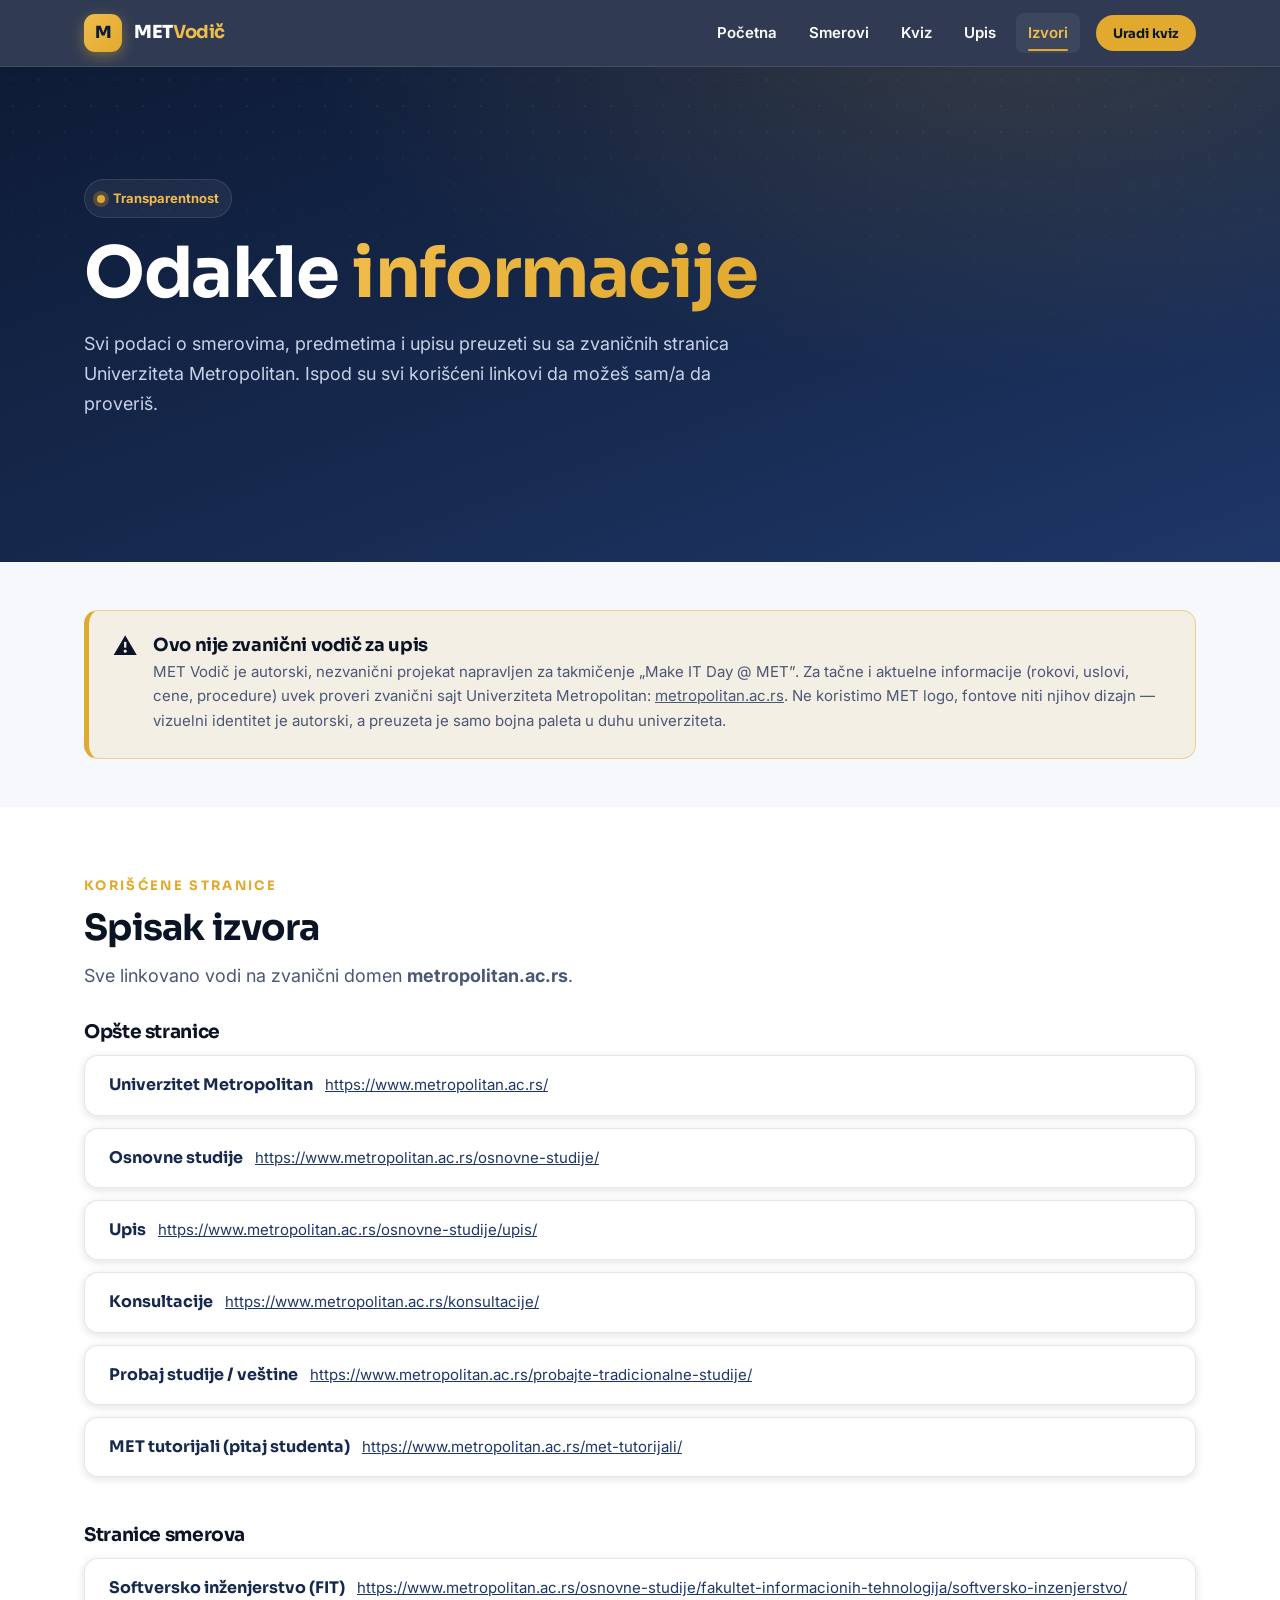
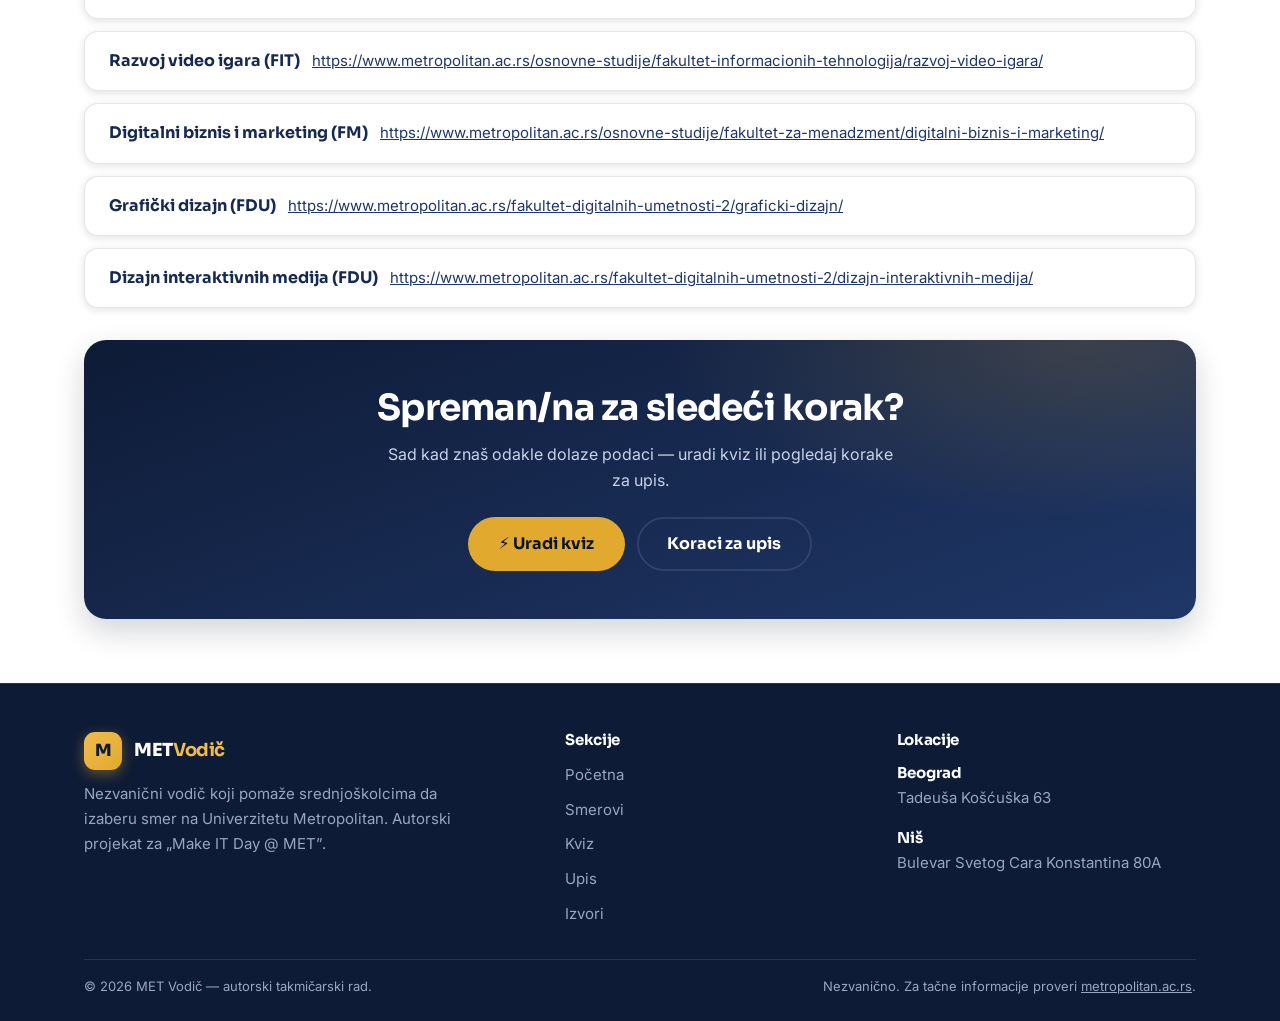
==== izvori.html @ e598448a "MET Vodič — statički sajt za izbor smera (kviz + preporuka prijatelju) Co-Authored-By: Claude Opus 4" ====
<!DOCTYPE html>
<html lang="sr">
<head>
  <meta charset="UTF-8" />
  <meta name="viewport" content="width=device-width, initial-scale=1.0" />
  <title>Izvori — MET Vodič</title>
  <meta name="description" content="Spisak korišćenih izvora i zvaničnih stranica Univerziteta Metropolitan. Napomena: ovo nije zvanični vodič za upis." />
  <meta name="theme-color" content="#0E1B36" />

  <meta property="og:type" content="website" />
  <meta property="og:title" content="Izvori — MET Vodič" />
  <meta property="og:description" content="Korišćeni izvori i zvanične stranice Univerziteta Metropolitan." />
  <meta property="og:locale" content="sr_RS" />

  <link rel="preconnect" href="https://fonts.googleapis.com" />
  <link rel="preconnect" href="https://fonts.gstatic.com" crossorigin />
  <link href="https://fonts.googleapis.com/css2?family=Sora:wght@600;700;800&family=Inter:wght@400;500;600;700&display=swap" rel="stylesheet" />
  <link rel="stylesheet" href="css/styles.css" />
</head>
<body>
  <a class="skip-link" href="#main">Preskoči na sadržaj</a>

  <header class="site-header">
    <div class="container">
      <nav class="nav" aria-label="Glavna navigacija">
        <a class="brand" href="index.html" aria-label="MET Vodič — početna">
          <span class="brand__mark" aria-hidden="true">M</span>
          <span class="brand__name">MET<b>Vodič</b></span>
        </a>
        <button class="nav__toggle" aria-label="Otvori meni" aria-expanded="false" aria-controls="nav-menu">
          <span aria-hidden="true"></span>
        </button>
        <ul class="nav__menu" id="nav-menu">
          <li><a class="nav__link" href="index.html">Početna</a></li>
          <li><a class="nav__link" href="smerovi.html">Smerovi</a></li>
          <li><a class="nav__link" href="kviz.html">Kviz</a></li>
          <li><a class="nav__link" href="upis.html">Upis</a></li>
          <li><a class="nav__link" href="izvori.html" aria-current="page">Izvori</a></li>
          <li><a class="btn btn--primary btn--sm nav__cta" href="kviz.html">Uradi kviz</a></li>
        </ul>
      </nav>
    </div>
  </header>

  <main id="main">
    <section class="hero" style="padding-block: clamp(2.5rem,1.5rem+5vw,4.5rem)">
      <div class="container">
        <div class="hero__inner">
          <span class="hero__badge"><span class="dot" aria-hidden="true"></span> Transparentnost</span>
          <h1>Odakle <span class="accent">informacije</span></h1>
          <p class="hero__sub">
            Svi podaci o smerovima, predmetima i upisu preuzeti su sa zvaničnih stranica
            Univerziteta Metropolitan. Ispod su svi korišćeni linkovi da možeš sam/a da proveriš.
          </p>
        </div>
      </div>
    </section>

    <!-- Napomena -->
    <section class="section--tight section--paper">
      <div class="container">
        <div class="note">
          <div class="note__icon" aria-hidden="true">⚠️</div>
          <div>
            <h3>Ovo nije zvanični vodič za upis</h3>
            <p>MET Vodič je autorski, nezvanični projekat napravljen za takmičenje „Make IT Day @ MET”.
               Za tačne i aktuelne informacije (rokovi, uslovi, cene, procedure) uvek proveri zvanični sajt
               Univerziteta Metropolitan: <a href="https://www.metropolitan.ac.rs/" target="_blank" rel="noopener">metropolitan.ac.rs</a>.
               Ne koristimo MET logo, fontove niti njihov dizajn — vizuelni identitet je autorski, a preuzeta je samo bojna paleta u duhu univerziteta.</p>
          </div>
        </div>
      </div>
    </section>

    <!-- Lista izvora -->
    <section class="section section--white">
      <div class="container">
        <span class="eyebrow">Korišćene stranice</span>
        <h2 class="section-title">Spisak izvora</h2>
        <p class="section-lead">Sve linkovano vodi na zvanični domen <strong>metropolitan.ac.rs</strong>.</p>

        <h3 style="margin:var(--sp-6) 0 var(--sp-3);font-family:var(--font-display)">Opšte stranice</h3>
        <div class="source-list">
          <div class="source-item">
            <span class="source-item__label">Univerzitet Metropolitan</span>
            <a href="https://www.metropolitan.ac.rs/" target="_blank" rel="noopener">https://www.metropolitan.ac.rs/</a>
          </div>
          <div class="source-item">
            <span class="source-item__label">Osnovne studije</span>
            <a href="https://www.metropolitan.ac.rs/osnovne-studije/" target="_blank" rel="noopener">https://www.metropolitan.ac.rs/osnovne-studije/</a>
          </div>
          <div class="source-item">
            <span class="source-item__label">Upis</span>
            <a href="https://www.metropolitan.ac.rs/osnovne-studije/upis/" target="_blank" rel="noopener">https://www.metropolitan.ac.rs/osnovne-studije/upis/</a>
          </div>
          <div class="source-item">
            <span class="source-item__label">Konsultacije</span>
            <a href="https://www.metropolitan.ac.rs/konsultacije/" target="_blank" rel="noopener">https://www.metropolitan.ac.rs/konsultacije/</a>
          </div>
          <div class="source-item">
            <span class="source-item__label">Probaj studije / veštine</span>
            <a href="https://www.metropolitan.ac.rs/probajte-tradicionalne-studije/" target="_blank" rel="noopener">https://www.metropolitan.ac.rs/probajte-tradicionalne-studije/</a>
          </div>
          <div class="source-item">
            <span class="source-item__label">MET tutorijali (pitaj studenta)</span>
            <a href="https://www.metropolitan.ac.rs/met-tutorijali/" target="_blank" rel="noopener">https://www.metropolitan.ac.rs/met-tutorijali/</a>
          </div>
        </div>

        <h3 style="margin:var(--sp-7) 0 var(--sp-3);font-family:var(--font-display)">Stranice smerova</h3>
        <div class="source-list">
          <div class="source-item">
            <span class="source-item__label">Softversko inženjerstvo (FIT)</span>
            <a href="https://www.metropolitan.ac.rs/osnovne-studije/fakultet-informacionih-tehnologija/softversko-inzenjerstvo/" target="_blank" rel="noopener">https://www.metropolitan.ac.rs/osnovne-studije/fakultet-informacionih-tehnologija/softversko-inzenjerstvo/</a>
          </div>
          <div class="source-item">
            <span class="source-item__label">Razvoj video igara (FIT)</span>
            <a href="https://www.metropolitan.ac.rs/osnovne-studije/fakultet-informacionih-tehnologija/razvoj-video-igara/" target="_blank" rel="noopener">https://www.metropolitan.ac.rs/osnovne-studije/fakultet-informacionih-tehnologija/razvoj-video-igara/</a>
          </div>
          <div class="source-item">
            <span class="source-item__label">Digitalni biznis i marketing (FM)</span>
            <a href="https://www.metropolitan.ac.rs/osnovne-studije/fakultet-za-menadzment/digitalni-biznis-i-marketing/" target="_blank" rel="noopener">https://www.metropolitan.ac.rs/osnovne-studije/fakultet-za-menadzment/digitalni-biznis-i-marketing/</a>
          </div>
          <div class="source-item">
            <span class="source-item__label">Grafički dizajn (FDU)</span>
            <a href="https://www.metropolitan.ac.rs/fakultet-digitalnih-umetnosti-2/graficki-dizajn/" target="_blank" rel="noopener">https://www.metropolitan.ac.rs/fakultet-digitalnih-umetnosti-2/graficki-dizajn/</a>
          </div>
          <div class="source-item">
            <span class="source-item__label">Dizajn interaktivnih medija (FDU)</span>
            <a href="https://www.metropolitan.ac.rs/fakultet-digitalnih-umetnosti-2/dizajn-interaktivnih-medija/" target="_blank" rel="noopener">https://www.metropolitan.ac.rs/fakultet-digitalnih-umetnosti-2/dizajn-interaktivnih-medija/</a>
          </div>
        </div>

        <div class="cta-banner mt-6">
          <h2>Spreman/na za sledeći korak?</h2>
          <p>Sad kad znaš odakle dolaze podaci — uradi kviz ili pogledaj korake za upis.</p>
          <div class="btn-row btn-row--center">
            <a class="btn btn--primary btn--lg" href="kviz.html">⚡ Uradi kviz</a>
            <a class="btn btn--ghost btn--lg" href="upis.html">Koraci za upis</a>
          </div>
        </div>
      </div>
    </section>
  </main>

  <footer class="site-footer">
    <div class="container">
      <div class="footer-grid">
        <div class="footer-brand">
          <a class="brand" href="index.html" aria-label="MET Vodič — početna">
            <span class="brand__mark" aria-hidden="true">M</span>
            <span class="brand__name">MET<b>Vodič</b></span>
          </a>
          <p>Nezvanični vodič koji pomaže srednjoškolcima da izaberu smer na Univerzitetu Metropolitan. Autorski projekat za „Make IT Day @ MET”.</p>
        </div>
        <div class="footer-col">
          <h4>Sekcije</h4>
          <ul>
            <li><a href="index.html">Početna</a></li>
            <li><a href="smerovi.html">Smerovi</a></li>
            <li><a href="kviz.html">Kviz</a></li>
            <li><a href="upis.html">Upis</a></li>
            <li><a href="izvori.html">Izvori</a></li>
          </ul>
        </div>
        <div class="footer-col">
          <h4>Lokacije</h4>
          <p class="footer-loc"><b>Beograd</b><br />Tadeuša Košćuška 63</p>
          <p class="footer-loc mt-4"><b>Niš</b><br />Bulevar Svetog Cara Konstantina 80A</p>
        </div>
      </div>
      <div class="footer-bottom">
        <span>© 2026 MET Vodič — autorski takmičarski rad.</span>
        <span>Nezvanično. Za tačne informacije proveri <a href="https://www.metropolitan.ac.rs/" target="_blank" rel="noopener">metropolitan.ac.rs</a>.</span>
      </div>
    </div>
  </footer>

  <script src="js/main.js"></script>
</body>
</html>
---- css/styles.css ----
/* =====================================================================
   MET Vodič — zajednički stilovi za sve strane
   Vizuelni identitet: tamno teget + zlatna (u duhu Univerziteta Metropolitan)
   Autorski dizajn — ne koristi MET logo, fontove ni sadržaj.
   ===================================================================== */

/* ---------- 1. Dizajn-tokeni (CSS varijable) ---------- */
:root {
  /* Paleta */
  --navy-900: #0E1B36;
  --navy-800: #16294E;
  --navy-700: #1F3768;
  --gold-500: #E1A92E;
  --gold-400: #F0BC4C;
  --ink:      #0B1424;
  --paper:    #F7F8FB;
  --white:    #FFFFFF;
  --muted:    #9AA6BF;

  /* Izvedene boje */
  --line-dark:  rgba(255, 255, 255, 0.10);
  --line-light: rgba(11, 20, 36, 0.10);
  --green-ok:   #28C76F;
  --red-no:     #EA5455;

  /* Tipografska skala (fluid, clamp) */
  --fs-xs:   0.8125rem;
  --fs-sm:   0.9375rem;
  --fs-base: 1rem;
  --fs-md:   1.125rem;
  --fs-lg:   clamp(1.25rem, 1.05rem + 1vw, 1.5rem);
  --fs-xl:   clamp(1.6rem, 1.2rem + 2vw, 2.25rem);
  --fs-2xl:  clamp(2.1rem, 1.4rem + 3.4vw, 3.4rem);
  --fs-3xl:  clamp(2.6rem, 1.6rem + 4.6vw, 4.4rem);

  /* Spacing skala */
  --sp-1: 0.25rem;
  --sp-2: 0.5rem;
  --sp-3: 0.75rem;
  --sp-4: 1rem;
  --sp-5: 1.5rem;
  --sp-6: 2rem;
  --sp-7: 3rem;
  --sp-8: 4rem;
  --sp-9: 6rem;

  /* Radijus / senke / širine */
  --radius-sm: 8px;
  --radius:    14px;
  --radius-lg: 22px;
  --radius-pill: 999px;
  --shadow-sm: 0 2px 8px rgba(8, 15, 30, 0.12);
  --shadow:    0 12px 30px rgba(8, 15, 30, 0.18);
  --shadow-lg: 0 24px 60px rgba(8, 15, 30, 0.32);
  --maxw: 1160px;

  /* Fontovi */
  --font-body: "Inter", system-ui, -apple-system, "Segoe UI", Roboto, sans-serif;
  --font-display: "Sora", "Inter", system-ui, sans-serif;

  /* Tranzicije */
  --t-fast: 0.15s ease;
  --t:      0.25s ease;
}

/* ---------- 2. Reset / osnova ---------- */
*, *::before, *::after { box-sizing: border-box; }

* { margin: 0; }

html { scroll-behavior: smooth; -webkit-text-size-adjust: 100%; }

body {
  font-family: var(--font-body);
  font-size: var(--fs-base);
  line-height: 1.65;
  color: var(--ink);
  background: var(--paper);
  -webkit-font-smoothing: antialiased;
  text-rendering: optimizeLegibility;
  min-height: 100vh;
  display: flex;
  flex-direction: column;
}

img, svg { max-width: 100%; display: block; }

h1, h2, h3, h4 {
  font-family: var(--font-display);
  line-height: 1.12;
  font-weight: 700;
  letter-spacing: -0.02em;
}

a { color: inherit; }

ul { list-style: none; padding: 0; }

:focus-visible {
  outline: 3px solid var(--gold-400);
  outline-offset: 2px;
  border-radius: 4px;
}

/* Preskoči na sadržaj — a11y */
.skip-link {
  position: absolute;
  left: -999px;
  top: 0;
  z-index: 200;
  background: var(--gold-500);
  color: var(--ink);
  padding: var(--sp-3) var(--sp-5);
  border-radius: 0 0 var(--radius) 0;
  font-weight: 700;
}
.skip-link:focus { left: 0; }

/* ---------- 3. Layout pomoćnici ---------- */
.container {
  width: 100%;
  max-width: var(--maxw);
  margin-inline: auto;
  padding-inline: var(--sp-5);
}

.section { padding-block: var(--sp-8); }
.section--tight { padding-block: var(--sp-7); }

.section--dark {
  background: var(--navy-800);
  color: var(--white);
}
.section--paper { background: var(--paper); color: var(--ink); }
.section--white { background: var(--white); color: var(--ink); }

.eyebrow {
  display: inline-block;
  font-family: var(--font-display);
  font-size: var(--fs-xs);
  letter-spacing: 0.18em;
  text-transform: uppercase;
  color: var(--gold-500);
  font-weight: 700;
  margin-bottom: var(--sp-3);
}
.section--dark .eyebrow { color: var(--gold-400); }

.section-title { font-size: var(--fs-xl); margin-bottom: var(--sp-3); }
.section-lead {
  font-size: var(--fs-md);
  color: var(--muted);
  max-width: 56ch;
}
.section--paper .section-lead,
.section--white .section-lead { color: #4a5775; }

.center { text-align: center; }
.center .section-lead { margin-inline: auto; }
.mt-4 { margin-top: var(--sp-4); }
.mt-6 { margin-top: var(--sp-6); }

/* ---------- 4. Dugmad ---------- */
.btn {
  --btn-bg: var(--gold-500);
  --btn-fg: var(--ink);
  display: inline-flex;
  align-items: center;
  justify-content: center;
  gap: var(--sp-2);
  font-family: var(--font-display);
  font-weight: 700;
  font-size: var(--fs-sm);
  line-height: 1;
  padding: 0.95em 1.5em;
  border-radius: var(--radius-pill);
  border: 2px solid transparent;
  background: var(--btn-bg);
  color: var(--btn-fg);
  cursor: pointer;
  text-decoration: none;
  transition: transform var(--t-fast), box-shadow var(--t), background var(--t), border-color var(--t), color var(--t);
  white-space: nowrap;
}
.btn:hover { transform: translateY(-2px); box-shadow: var(--shadow); }
.btn:active { transform: translateY(0); }

.btn--primary { --btn-bg: var(--gold-500); --btn-fg: var(--ink); }
.btn--primary:hover { background: var(--gold-400); }

.btn--ghost {
  background: transparent;
  color: var(--white);
  border-color: var(--line-dark);
}
.btn--ghost:hover { border-color: var(--gold-400); color: var(--gold-400); box-shadow: none; }

.btn--outline-ink {
  background: transparent;
  color: var(--ink);
  border-color: var(--line-light);
}
.btn--outline-ink:hover { border-color: var(--navy-700); color: var(--navy-800); box-shadow: none; }

.btn--sm { padding: 0.7em 1.15em; font-size: var(--fs-xs); }
.btn--lg { padding: 1.05em 1.8em; font-size: var(--fs-base); }
.btn--block { display: flex; width: 100%; }

.btn-row {
  display: flex;
  flex-wrap: wrap;
  gap: var(--sp-3);
}
.btn-row--center { justify-content: center; }

/* ---------- 5. Header / navigacija ---------- */
.site-header {
  position: sticky;
  top: 0;
  z-index: 100;
  background: rgba(14, 27, 54, 0.85);
  backdrop-filter: blur(10px);
  -webkit-backdrop-filter: blur(10px);
  border-bottom: 1px solid var(--line-dark);
  color: var(--white);
}
.nav {
  display: flex;
  align-items: center;
  justify-content: space-between;
  gap: var(--sp-4);
  min-height: 66px;
}
.brand {
  display: inline-flex;
  align-items: center;
  gap: var(--sp-3);
  text-decoration: none;
  color: var(--white);
  font-family: var(--font-display);
  font-weight: 800;
  font-size: var(--fs-md);
  letter-spacing: -0.02em;
}
.brand__mark {
  width: 38px;
  height: 38px;
  border-radius: 11px;
  background: linear-gradient(135deg, var(--gold-400), var(--gold-500));
  color: var(--navy-900);
  display: grid;
  place-items: center;
  font-weight: 900;
  font-size: 1.05rem;
  box-shadow: 0 4px 14px rgba(225, 169, 46, 0.4);
}
.brand__name b { color: var(--gold-400); }

.nav__toggle {
  display: none;
  background: transparent;
  border: 1px solid var(--line-dark);
  border-radius: var(--radius-sm);
  width: 44px;
  height: 44px;
  cursor: pointer;
  color: var(--white);
  padding: 0;
}
.nav__toggle span,
.nav__toggle span::before,
.nav__toggle span::after {
  content: "";
  display: block;
  width: 20px;
  height: 2px;
  background: currentColor;
  margin-inline: auto;
  transition: transform var(--t), opacity var(--t);
}
.nav__toggle span::before { transform: translateY(-6px); }
.nav__toggle span::after { transform: translateY(4px); }
.nav__toggle[aria-expanded="true"] span { background: transparent; }
.nav__toggle[aria-expanded="true"] span::before { transform: rotate(45deg); }
.nav__toggle[aria-expanded="true"] span::after { transform: rotate(-45deg) translateY(-1.5px); }

.nav__menu {
  display: flex;
  align-items: center;
  gap: var(--sp-2);
}
.nav__link {
  display: inline-block;
  text-decoration: none;
  color: var(--white);
  font-weight: 600;
  font-size: var(--fs-sm);
  padding: var(--sp-2) var(--sp-3);
  border-radius: var(--radius-sm);
  position: relative;
  transition: color var(--t), background var(--t);
}
.nav__link:hover { color: var(--gold-400); }
.nav__link[aria-current="page"] {
  color: var(--gold-400);
  background: rgba(255, 255, 255, 0.06);
}
.nav__link[aria-current="page"]::after {
  content: "";
  position: absolute;
  left: var(--sp-3);
  right: var(--sp-3);
  bottom: 2px;
  height: 2px;
  background: var(--gold-500);
  border-radius: 2px;
}
.nav__cta { margin-left: var(--sp-2); }

@media (max-width: 820px) {
  .nav__toggle { display: grid; place-items: center; }
  .nav__menu {
    position: absolute;
    left: 0;
    right: 0;
    top: 100%;
    flex-direction: column;
    align-items: stretch;
    gap: 0;
    background: var(--navy-900);
    border-bottom: 1px solid var(--line-dark);
    padding: var(--sp-3);
    box-shadow: var(--shadow-lg);
    display: none;
  }
  .nav__menu.is-open { display: flex; }
  .nav__link { padding: var(--sp-3) var(--sp-4); border-radius: var(--radius-sm); }
  .nav__link[aria-current="page"]::after { display: none; }
  .nav__cta { margin: var(--sp-2) 0 0; }
  .nav { position: relative; }
}

/* ---------- 6. Hero ---------- */
.hero {
  position: relative;
  overflow: hidden;
  background:
    radial-gradient(1200px 600px at 80% -10%, rgba(225,169,46,0.16), transparent 60%),
    linear-gradient(160deg, var(--navy-900) 0%, var(--navy-800) 55%, var(--navy-700) 100%);
  color: var(--white);
  padding-block: clamp(3.5rem, 2rem + 8vw, 7rem);
}
.hero::after {
  /* suptilna mreža/tačkice */
  content: "";
  position: absolute;
  inset: 0;
  background-image: radial-gradient(rgba(255,255,255,0.05) 1px, transparent 1px);
  background-size: 26px 26px;
  pointer-events: none;
  mask-image: linear-gradient(to bottom, black, transparent 75%);
}
.hero__inner { position: relative; z-index: 1; max-width: 760px; }
.hero__badge {
  display: inline-flex;
  align-items: center;
  gap: var(--sp-2);
  background: rgba(255, 255, 255, 0.06);
  border: 1px solid var(--line-dark);
  color: var(--gold-400);
  font-size: var(--fs-xs);
  font-weight: 700;
  padding: var(--sp-2) var(--sp-3);
  border-radius: var(--radius-pill);
  margin-bottom: var(--sp-4);
}
.hero__badge .dot {
  width: 8px; height: 8px; border-radius: 50%;
  background: var(--gold-500);
  box-shadow: 0 0 0 4px rgba(225,169,46,0.25);
}
.hero h1 {
  font-size: var(--fs-3xl);
  margin-bottom: var(--sp-4);
}
.hero h1 .accent {
  background: linear-gradient(120deg, var(--gold-400), var(--gold-500));
  -webkit-background-clip: text;
  background-clip: text;
  color: transparent;
}
.hero__sub {
  font-size: var(--fs-md);
  color: #c8d2e8;
  max-width: 60ch;
  margin-bottom: var(--sp-6);
}
.hero__cta { margin-bottom: var(--sp-6); }
.hero__meta {
  display: flex;
  flex-wrap: wrap;
  gap: var(--sp-5);
  color: var(--muted);
  font-size: var(--fs-sm);
}
.hero__meta b { color: var(--white); font-family: var(--font-display); font-size: var(--fs-lg); display: block; }

/* ---------- 7. Kartice / grid ---------- */
.grid {
  display: grid;
  gap: var(--sp-5);
}
.grid--2 { grid-template-columns: repeat(2, 1fr); }
.grid--3 { grid-template-columns: repeat(3, 1fr); }
.grid--4 { grid-template-columns: repeat(4, 1fr); }
.grid--auto { grid-template-columns: repeat(auto-fit, minmax(280px, 1fr)); }

@media (max-width: 920px) {
  .grid--3, .grid--4 { grid-template-columns: repeat(2, 1fr); }
}
@media (max-width: 620px) {
  .grid--2, .grid--3, .grid--4 { grid-template-columns: 1fr; }
}

.card {
  background: var(--white);
  border: 1px solid var(--line-light);
  border-radius: var(--radius-lg);
  padding: var(--sp-6);
  box-shadow: var(--shadow-sm);
  transition: transform var(--t), box-shadow var(--t), border-color var(--t);
  display: flex;
  flex-direction: column;
  gap: var(--sp-3);
}
.card:hover { transform: translateY(-4px); box-shadow: var(--shadow); border-color: rgba(225,169,46,0.5); }

.card__icon {
  width: 52px;
  height: 52px;
  border-radius: 14px;
  display: grid;
  place-items: center;
  background: linear-gradient(135deg, var(--navy-700), var(--navy-800));
  color: var(--gold-400);
  font-size: 1.5rem;
  margin-bottom: var(--sp-2);
}
.card h3 { font-size: var(--fs-lg); }
.card p { color: #4a5775; font-size: var(--fs-sm); }
.card .card__link {
  margin-top: auto;
  font-weight: 700;
  color: var(--navy-800);
  text-decoration: none;
  font-family: var(--font-display);
  font-size: var(--fs-sm);
  display: inline-flex;
  align-items: center;
  gap: 6px;
}
.card .card__link:hover { color: var(--gold-500); }
.card .card__link::after { content: "→"; transition: transform var(--t-fast); }
.card .card__link:hover::after { transform: translateX(4px); }

/* Numerisana kartica (koraci na početnoj) */
.numcard { position: relative; }
.numcard__num {
  font-family: var(--font-display);
  font-weight: 800;
  font-size: 2.2rem;
  color: var(--gold-500);
  opacity: 0.85;
  line-height: 1;
}

/* ---------- 8. Kartice smerova ---------- */
.program-card {
  background: var(--white);
  border: 1px solid var(--line-light);
  border-radius: var(--radius-lg);
  overflow: hidden;
  box-shadow: var(--shadow-sm);
  display: flex;
  flex-direction: column;
  transition: transform var(--t), box-shadow var(--t), border-color var(--t);
}
.program-card:hover { transform: translateY(-4px); box-shadow: var(--shadow); border-color: rgba(225,169,46,0.5); }
.program-card__top {
  background: linear-gradient(135deg, var(--navy-800), var(--navy-700));
  color: var(--white);
  padding: var(--sp-5);
  position: relative;
}
.program-card__tag {
  display: inline-block;
  font-family: var(--font-display);
  font-weight: 800;
  font-size: var(--fs-xs);
  letter-spacing: 0.1em;
  color: var(--navy-900);
  background: var(--gold-500);
  padding: 4px 10px;
  border-radius: var(--radius-pill);
  margin-bottom: var(--sp-3);
}
.program-card__top h3 { font-size: var(--fs-lg); margin-bottom: 4px; }
.program-card__faculty { color: var(--muted); font-size: var(--fs-xs); }
.program-card__body { padding: var(--sp-5); display: flex; flex-direction: column; gap: var(--sp-4); flex: 1; }
.program-card__who { font-size: var(--fs-sm); color: #4a5775; }
.program-card__who b { color: var(--ink); }

.tag-list { display: flex; flex-wrap: wrap; gap: var(--sp-2); }
.tag {
  font-size: var(--fs-xs);
  background: var(--paper);
  border: 1px solid var(--line-light);
  color: var(--navy-800);
  padding: 4px 10px;
  border-radius: var(--radius-pill);
  font-weight: 600;
}

.spec-block h4 {
  font-size: var(--fs-xs);
  text-transform: uppercase;
  letter-spacing: 0.1em;
  color: var(--muted);
  margin-bottom: var(--sp-2);
  font-family: var(--font-display);
}
.spec-block ul { display: flex; flex-direction: column; gap: 4px; }
.spec-block li { font-size: var(--fs-sm); padding-left: 18px; position: relative; color: #34405c; }
.spec-block li::before { content: "▸"; color: var(--gold-500); position: absolute; left: 0; }
.program-card__foot { padding: 0 var(--sp-5) var(--sp-5); margin-top: auto; }

/* ---------- 9. Tabela poređenja ---------- */
.table-wrap {
  overflow-x: auto;
  border: 1px solid var(--line-light);
  border-radius: var(--radius-lg);
  box-shadow: var(--shadow-sm);
  background: var(--white);
  -webkit-overflow-scrolling: touch;
}
.compare {
  width: 100%;
  border-collapse: collapse;
  min-width: 720px;
  font-size: var(--fs-sm);
}
.compare caption { text-align: left; padding: var(--sp-4) var(--sp-5); color: var(--muted); font-size: var(--fs-xs); }
.compare th, .compare td {
  text-align: left;
  padding: var(--sp-4) var(--sp-5);
  border-bottom: 1px solid var(--line-light);
  vertical-align: top;
}
.compare thead th {
  background: var(--navy-800);
  color: var(--white);
  font-family: var(--font-display);
  font-size: var(--fs-xs);
  text-transform: uppercase;
  letter-spacing: 0.08em;
  position: sticky;
  top: 0;
}
.compare tbody tr:nth-child(even) { background: var(--paper); }
.compare tbody tr:hover { background: rgba(225,169,46,0.08); }
.compare td:first-child { font-weight: 700; color: var(--navy-800); font-family: var(--font-display); }

/* ---------- 10. Timeline (upis) ---------- */
.timeline { position: relative; display: grid; gap: var(--sp-5); }
.timeline::before {
  content: "";
  position: absolute;
  left: 23px;
  top: 8px;
  bottom: 8px;
  width: 2px;
  background: linear-gradient(var(--gold-500), var(--navy-700));
}
.tl-step {
  position: relative;
  padding-left: 68px;
}
.tl-step__num {
  position: absolute;
  left: 0;
  top: 0;
  width: 48px;
  height: 48px;
  border-radius: 50%;
  background: var(--navy-800);
  color: var(--gold-400);
  border: 2px solid var(--gold-500);
  display: grid;
  place-items: center;
  font-family: var(--font-display);
  font-weight: 800;
  font-size: var(--fs-md);
  z-index: 1;
}
.tl-step__card {
  background: var(--white);
  border: 1px solid var(--line-light);
  border-radius: var(--radius);
  padding: var(--sp-5);
  box-shadow: var(--shadow-sm);
}
.tl-step__card h3 { font-size: var(--fs-md); margin-bottom: var(--sp-2); }
.tl-step__card p { color: #4a5775; font-size: var(--fs-sm); margin-bottom: var(--sp-3); }

/* ---------- 11. CTA banner ---------- */
.cta-banner {
  background:
    radial-gradient(700px 300px at 90% 0%, rgba(225,169,46,0.18), transparent 60%),
    linear-gradient(160deg, var(--navy-900), var(--navy-700));
  color: var(--white);
  border-radius: var(--radius-lg);
  padding: var(--sp-7);
  text-align: center;
  box-shadow: var(--shadow);
}
.cta-banner h2 { font-size: var(--fs-xl); margin-bottom: var(--sp-3); }
.cta-banner p { color: #c8d2e8; max-width: 52ch; margin: 0 auto var(--sp-5); }

/* ---------- 12. Note / alert ---------- */
.note {
  display: flex;
  gap: var(--sp-4);
  align-items: flex-start;
  background: rgba(225,169,46,0.10);
  border: 1px solid rgba(225,169,46,0.45);
  border-left: 5px solid var(--gold-500);
  border-radius: var(--radius);
  padding: var(--sp-5);
}
.note__icon { font-size: 1.5rem; line-height: 1; }
.note h3 { font-size: var(--fs-md); margin-bottom: 4px; }
.note p { font-size: var(--fs-sm); color: #4a5775; }

/* Lista izvora */
.source-list { display: grid; gap: var(--sp-3); }
.source-item {
  display: flex;
  flex-wrap: wrap;
  align-items: baseline;
  gap: var(--sp-3);
  background: var(--white);
  border: 1px solid var(--line-light);
  border-radius: var(--radius);
  padding: var(--sp-4) var(--sp-5);
  box-shadow: var(--shadow-sm);
  transition: border-color var(--t), transform var(--t);
}
.source-item:hover { border-color: rgba(225,169,46,0.5); transform: translateX(4px); }
.source-item__label { font-family: var(--font-display); font-weight: 700; color: var(--navy-800); }
.source-item a { color: var(--navy-700); word-break: break-all; font-size: var(--fs-sm); }
.source-item a:hover { color: var(--gold-500); }

/* =====================================================================
   13. KVIZ — swipe špil
   ===================================================================== */
.quiz {
  background:
    radial-gradient(900px 500px at 50% -10%, rgba(225,169,46,0.14), transparent 60%),
    linear-gradient(160deg, var(--navy-900), var(--navy-800));
  color: var(--white);
  flex: 1;
}
.quiz__head { text-align: center; margin-bottom: var(--sp-6); }
.quiz__head h1 { font-size: var(--fs-2xl); margin-bottom: var(--sp-3); }
.quiz__head p { color: #c8d2e8; max-width: 54ch; margin-inline: auto; }

/* Progres */
.progress {
  max-width: 460px;
  margin: 0 auto var(--sp-5);
}
.progress__meta {
  display: flex;
  justify-content: space-between;
  font-size: var(--fs-sm);
  color: var(--muted);
  margin-bottom: var(--sp-2);
  font-family: var(--font-display);
  font-weight: 600;
}
.progress__bar {
  height: 8px;
  background: rgba(255,255,255,0.12);
  border-radius: var(--radius-pill);
  overflow: hidden;
}
.progress__fill {
  height: 100%;
  width: 0%;
  background: linear-gradient(90deg, var(--gold-500), var(--gold-400));
  border-radius: var(--radius-pill);
  transition: width 0.35s ease;
}

/* Špil */
.deck {
  position: relative;
  width: min(360px, 88vw);
  height: 460px;
  margin: 0 auto;
  touch-action: pan-y;
}

.swipe-card {
  position: absolute;
  inset: 0;
  background: linear-gradient(165deg, var(--white), #eef1f7);
  color: var(--ink);
  border-radius: var(--radius-lg);
  box-shadow: var(--shadow-lg);
  padding: var(--sp-6);
  display: flex;
  flex-direction: column;
  user-select: none;
  -webkit-user-select: none;
  cursor: grab;
  will-change: transform;
  transform-origin: center bottom;
  overflow: hidden;
}
.swipe-card.is-dragging { cursor: grabbing; transition: none; }
.swipe-card__index {
  font-family: var(--font-display);
  font-weight: 800;
  color: var(--gold-500);
  font-size: var(--fs-sm);
  letter-spacing: 0.08em;
}
.swipe-card__emoji {
  font-size: 3.4rem;
  margin: var(--sp-4) 0 var(--sp-5);
}
.swipe-card__text {
  font-family: var(--font-display);
  font-size: var(--fs-lg);
  font-weight: 700;
  line-height: 1.25;
  color: var(--navy-900);
}
.swipe-card__hint {
  margin-top: auto;
  font-size: var(--fs-xs);
  color: #7986a3;
  display: flex;
  justify-content: space-between;
  gap: var(--sp-3);
  padding-top: var(--sp-4);
  border-top: 1px solid var(--line-light);
}
.swipe-card__hint span { display: inline-flex; align-items: center; gap: 6px; }

/* Overlay oznake tokom vučenja */
.swipe-card__stamp {
  position: absolute;
  top: 26px;
  font-family: var(--font-display);
  font-weight: 900;
  font-size: 1.5rem;
  letter-spacing: 0.06em;
  padding: 8px 16px;
  border-radius: 12px;
  border: 4px solid currentColor;
  opacity: 0;
  transition: opacity var(--t-fast);
  pointer-events: none;
}
.swipe-card__stamp--yes {
  left: 22px;
  color: var(--green-ok);
  transform: rotate(-14deg);
}
.swipe-card__stamp--no {
  right: 22px;
  color: var(--red-no);
  transform: rotate(14deg);
}

/* Dugmad ispod špila */
.deck-controls {
  display: flex;
  align-items: center;
  justify-content: center;
  gap: var(--sp-5);
  margin-top: var(--sp-6);
}
.swipe-btn {
  width: 68px;
  height: 68px;
  border-radius: 50%;
  border: 3px solid;
  background: var(--white);
  font-size: 1.7rem;
  cursor: pointer;
  display: grid;
  place-items: center;
  transition: transform var(--t-fast), box-shadow var(--t), background var(--t), color var(--t);
  box-shadow: var(--shadow);
  line-height: 1;
}
.swipe-btn:hover { transform: translateY(-3px) scale(1.05); }
.swipe-btn:active { transform: scale(0.95); }
.swipe-btn--no { color: var(--red-no); border-color: var(--red-no); }
.swipe-btn--no:hover { background: var(--red-no); color: var(--white); }
.swipe-btn--yes { color: var(--gold-500); border-color: var(--gold-500); }
.swipe-btn--yes:hover { background: var(--gold-500); color: var(--navy-900); }
.deck-controls__kbd {
  position: absolute;
  margin-top: 110px;
  font-size: var(--fs-xs);
  color: var(--muted);
}

/* Rezultat */
.result { max-width: 760px; margin-inline: auto; }
.result[hidden] { display: none; }
.result__head { text-align: center; margin-bottom: var(--sp-6); }
.result__head h2 { font-size: var(--fs-2xl); }
.result__head p { color: #c8d2e8; }

.result-main {
  background: linear-gradient(135deg, var(--white), #eef1f7);
  color: var(--ink);
  border-radius: var(--radius-lg);
  padding: var(--sp-7);
  text-align: center;
  box-shadow: var(--shadow-lg);
  border-top: 5px solid var(--gold-500);
}
.result-main__badge {
  display: inline-block;
  font-family: var(--font-display);
  font-weight: 800;
  font-size: var(--fs-xs);
  letter-spacing: 0.12em;
  text-transform: uppercase;
  color: var(--navy-900);
  background: var(--gold-500);
  padding: 5px 14px;
  border-radius: var(--radius-pill);
  margin-bottom: var(--sp-4);
}
.result-main__emoji { font-size: 3.2rem; margin-bottom: var(--sp-3); }
.result-main h3 { font-size: var(--fs-xl); color: var(--navy-900); margin-bottom: var(--sp-2); }
.result-main__faculty { color: var(--muted); font-size: var(--fs-sm); margin-bottom: var(--sp-3); }
.result-main p { color: #4a5775; max-width: 50ch; margin: 0 auto var(--sp-5); }
.result-main__score {
  font-size: var(--fs-xs);
  color: var(--muted);
  margin-bottom: var(--sp-4);
  font-family: var(--font-display);
}

.result-alts { margin-top: var(--sp-6); }
.result-alts h4 {
  text-align: center;
  color: var(--gold-400);
  font-size: var(--fs-sm);
  text-transform: uppercase;
  letter-spacing: 0.1em;
  margin-bottom: var(--sp-4);
}
.alt-grid { display: grid; gap: var(--sp-4); grid-template-columns: 1fr 1fr; }
@media (max-width: 560px) { .alt-grid { grid-template-columns: 1fr; } }
.alt-card {
  background: var(--navy-700);
  border: 1px solid var(--line-dark);
  border-radius: var(--radius);
  padding: var(--sp-5);
}
.alt-card h5 { font-family: var(--font-display); font-size: var(--fs-md); color: var(--white); margin-bottom: 4px; }
.alt-card span { font-size: var(--fs-xs); color: var(--muted); }
.alt-card a { display: inline-block; margin-top: var(--sp-3); color: var(--gold-400); font-weight: 700; font-size: var(--fs-sm); text-decoration: none; }
.alt-card a:hover { color: var(--gold-400); text-decoration: underline; }

/* Preporuči prijatelju */
.share {
  margin-top: var(--sp-6);
  text-align: center;
  background: var(--navy-700);
  border: 1px solid var(--line-dark);
  border-radius: var(--radius-lg);
  padding: var(--sp-6);
}
.share__icon { font-size: 2.4rem; margin-bottom: var(--sp-2); }
.share h4 { color: var(--white); font-size: var(--fs-md); margin-bottom: var(--sp-2); }
.share p { color: #c8d2e8; font-size: var(--fs-sm); max-width: 46ch; margin: 0 auto var(--sp-4); }
.share .btn-row { margin-bottom: var(--sp-2); }
.share__status {
  min-height: 1.2em;
  color: var(--gold-400);
  font-size: var(--fs-sm);
  font-weight: 600;
  margin: var(--sp-2) auto 0;
}

.result__actions { text-align: center; margin-top: var(--sp-6); }

/* Sakrij špil kad gotovo */
.deck-area[hidden] { display: none; }

/* ---------- 14. Footer ---------- */
.site-footer {
  background: var(--navy-900);
  color: var(--muted);
  margin-top: auto;
  padding-block: var(--sp-7) var(--sp-5);
  border-top: 1px solid var(--line-dark);
}
.footer-grid {
  display: grid;
  grid-template-columns: 1.5fr 1fr 1fr;
  gap: var(--sp-6);
  margin-bottom: var(--sp-6);
}
@media (max-width: 760px) { .footer-grid { grid-template-columns: 1fr; gap: var(--sp-5); } }
.footer-brand { display: flex; flex-direction: column; gap: var(--sp-3); }
.footer-brand p { font-size: var(--fs-sm); max-width: 42ch; }
.footer-col h4 {
  color: var(--white);
  font-size: var(--fs-sm);
  margin-bottom: var(--sp-3);
  font-family: var(--font-display);
}
.footer-col ul { display: flex; flex-direction: column; gap: var(--sp-2); }
.footer-col a { color: var(--muted); text-decoration: none; font-size: var(--fs-sm); transition: color var(--t); }
.footer-col a:hover { color: var(--gold-400); }
.footer-loc { font-size: var(--fs-sm); }
.footer-loc b { color: var(--white); font-family: var(--font-display); }
.footer-bottom {
  border-top: 1px solid var(--line-dark);
  padding-top: var(--sp-4);
  display: flex;
  flex-wrap: wrap;
  gap: var(--sp-3);
  justify-content: space-between;
  font-size: var(--fs-xs);
}

/* ---------- 15. Razno ---------- */
.disclaimer-strip {
  background: var(--navy-700);
  color: #c8d2e8;
  font-size: var(--fs-xs);
  text-align: center;
  padding: var(--sp-2) var(--sp-4);
}
.disclaimer-strip a { color: var(--gold-400); }

[hidden] { display: none !important; }

@media (prefers-reduced-motion: reduce) {
  *, *::before, *::after {
    animation-duration: 0.001ms !important;
    transition-duration: 0.001ms !important;
    scroll-behavior: auto !important;
  }
}

/* Fade-in on load (lagano) */
.reveal { opacity: 0; transform: translateY(16px); transition: opacity 0.6s ease, transform 0.6s ease; }
.reveal.is-visible { opacity: 1; transform: none; }
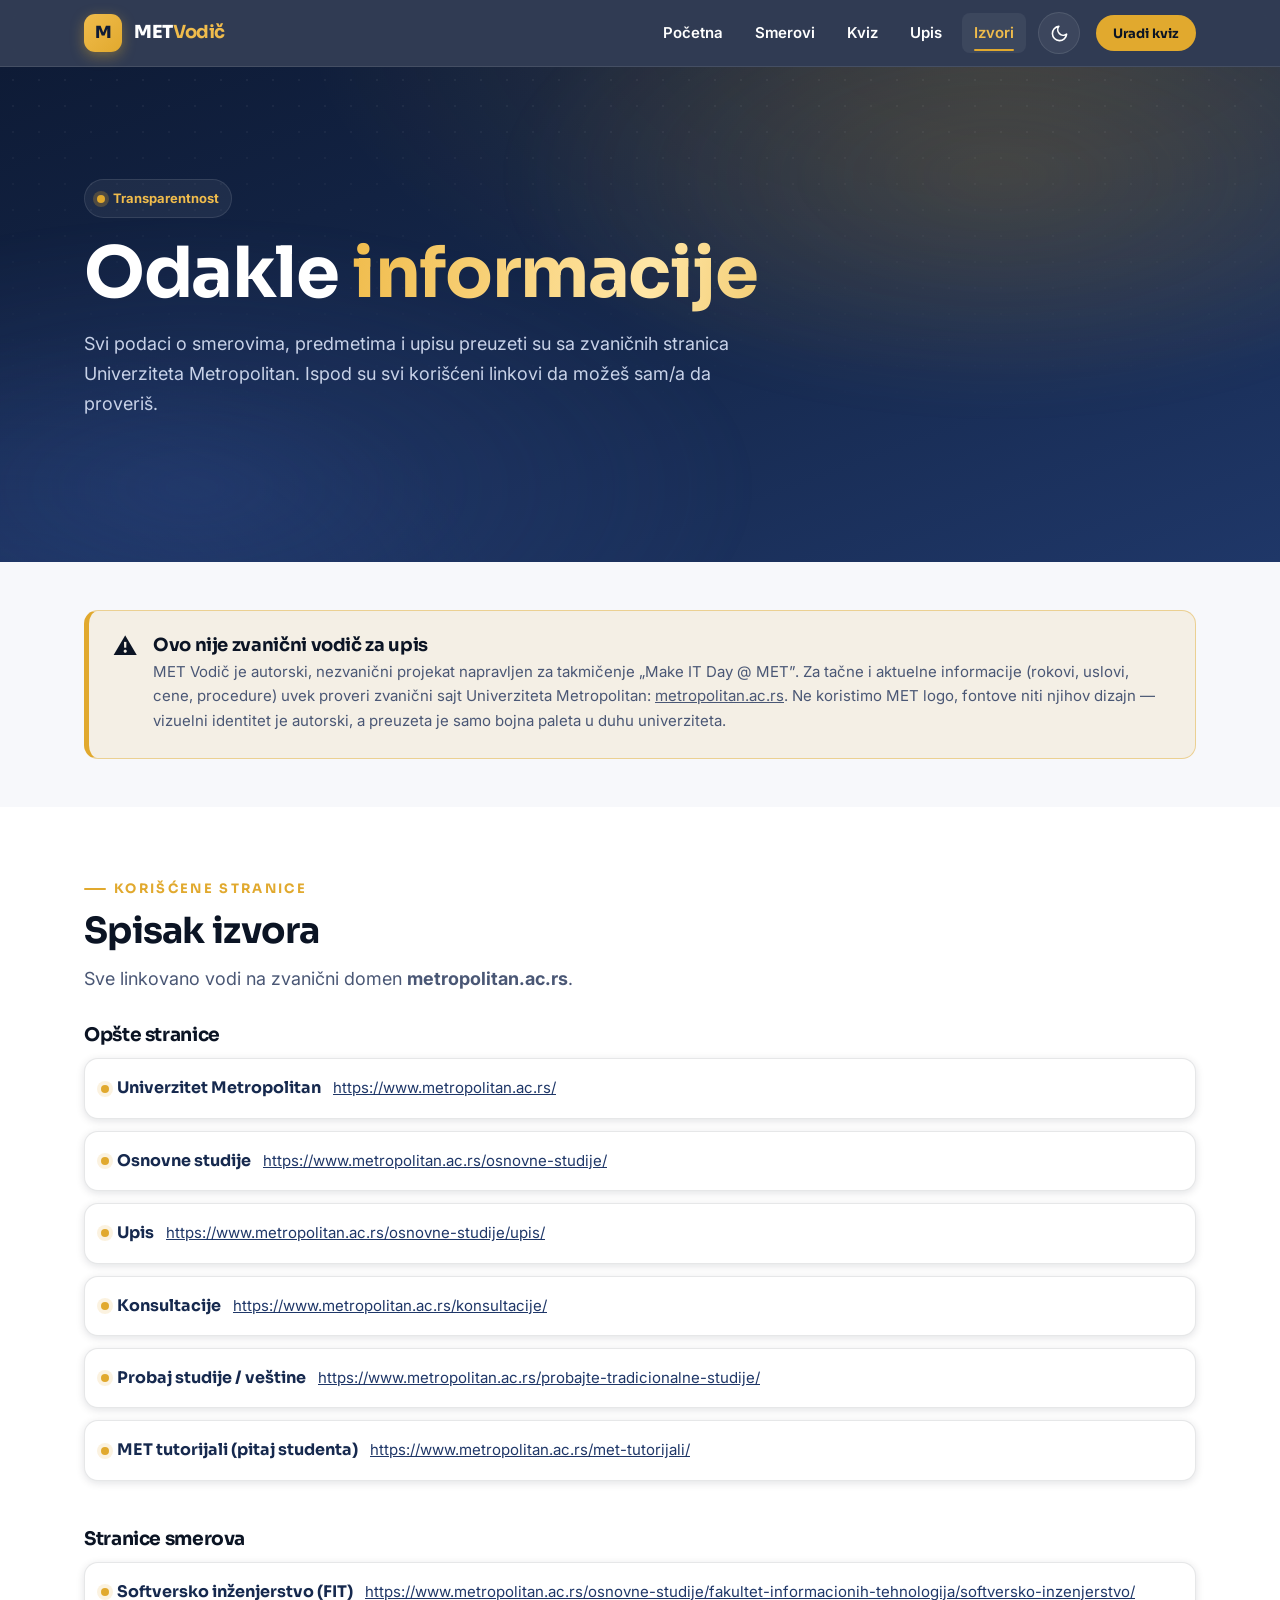
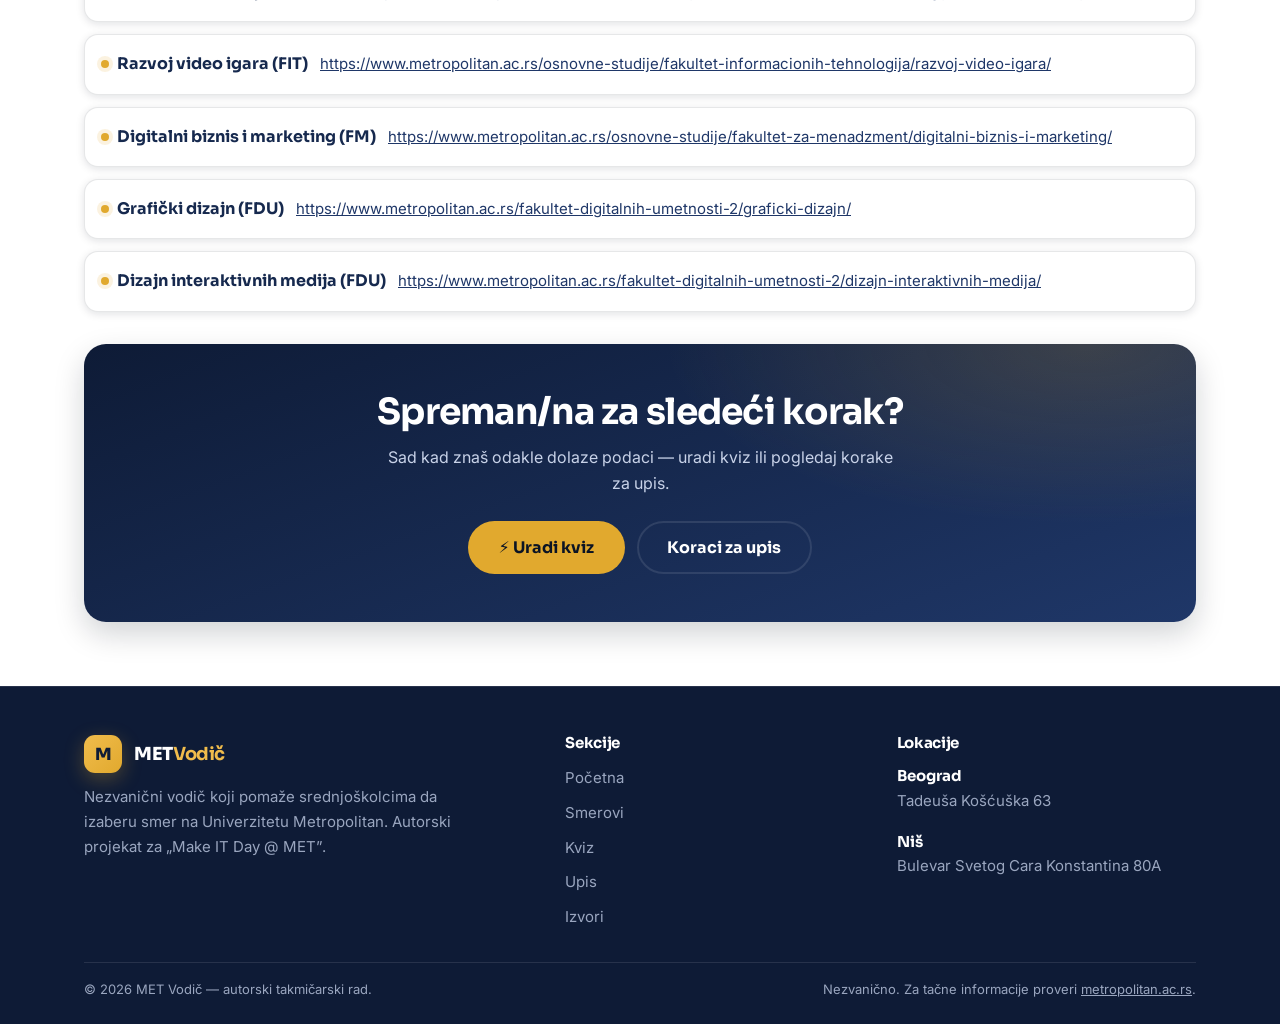
==== commit 3a7fba1d: "dssd" ====
--- a/izvori.html
+++ b/izvori.html
@@ -16,6 +16,7 @@
   <link rel="preconnect" href="https://fonts.gstatic.com" crossorigin />
   <link href="https://fonts.googleapis.com/css2?family=Sora:wght@600;700;800&family=Inter:wght@400;500;600;700&display=swap" rel="stylesheet" />
   <link rel="stylesheet" href="css/styles.css" />
+  <link rel="stylesheet" href="css/enhance.css" />
 </head>
 <body>
   <a class="skip-link" href="#main">Preskoči na sadržaj</a>
@@ -177,5 +178,6 @@
   </footer>
 
   <script src="js/main.js"></script>
+  <script src="js/enhance.js"></script>
 </body>
 </html>
--- a/css/enhance.css
+++ b/css/enhance.css
@@ -0,0 +1,424 @@
+/* =====================================================================
+   enhance.css — sloj poliranja povrh styles.css
+   Cilj: elegancija, suptilne animacije, dubina, light/dark tema.
+   Učitava se POSLE styles.css.
+   ===================================================================== */
+
+/* ---------- 0. Dodatni tokeni ---------- */
+:root {
+  --ease-out: cubic-bezier(0.22, 1, 0.36, 1);
+  --ease-spring: cubic-bezier(0.34, 1.56, 0.64, 1);
+  --glow-gold: 0 0 0 1px rgba(225,169,46,0.35), 0 18px 40px -12px rgba(225,169,46,0.45);
+  --surface-2: var(--white);
+  --text-soft: #4a5775;
+  --text-softer: #34405c;
+  --hairline: var(--line-light);
+}
+
+/* Globalno glatkiji prelaz tema */
+html { color-scheme: light; }
+body,
+.section--paper, .section--white, .card, .program-card,
+.tl-step__card, .source-item, .table-wrap, .compare,
+.note, .swipe-card, .result-main {
+  transition: background-color 0.4s var(--ease-out), color 0.4s var(--ease-out),
+              border-color 0.4s var(--ease-out);
+}
+
+/* =====================================================================
+   1. TAMNA TEMA
+   ===================================================================== */
+:root[data-theme="dark"] {
+  color-scheme: dark;
+  --paper:  #0B1426;
+  --ink:    #EAF0FB;
+  --muted:  #8ea0c4;
+  --line-light: rgba(255,255,255,0.10);
+  --text-soft:  #aeb9d4;
+  --text-softer:#c2cbe2;
+  --surface-2:  #1a2a4d;
+  --shadow-sm: 0 2px 10px rgba(0,0,0,0.40);
+  --shadow:    0 14px 34px rgba(0,0,0,0.50);
+  --shadow-lg: 0 26px 64px rgba(0,0,0,0.62);
+}
+
+/* Gold dugmad moraju zadržati tamni tekst i u tamnoj temi */
+:root[data-theme="dark"] .btn--primary { color: var(--navy-900); }
+
+:root[data-theme="dark"] body { background: var(--paper); color: var(--ink); }
+:root[data-theme="dark"] .section--paper { background: #0B1426; }
+:root[data-theme="dark"] .section--white { background: #0E1830; }
+
+/* Tekstovi koji su u styles.css hard-kodirani na svetlu paletu */
+:root[data-theme="dark"] .card p,
+:root[data-theme="dark"] .program-card__who,
+:root[data-theme="dark"] .tl-step__card p,
+:root[data-theme="dark"] .note p { color: var(--text-soft); }
+:root[data-theme="dark"] .section--paper .section-lead,
+:root[data-theme="dark"] .section--white .section-lead { color: var(--text-soft); }
+:root[data-theme="dark"] .spec-block li { color: var(--text-softer); }
+:root[data-theme="dark"] .program-card__who b,
+:root[data-theme="dark"] .compare td:first-child,
+:root[data-theme="dark"] .card .card__link,
+:root[data-theme="dark"] .source-item__label { color: #d8e2f7; }
+:root[data-theme="dark"] .card .card__link:hover { color: var(--gold-400); }
+
+/* Površine u tamnoj temi (eksplicitne tamne pozadine — NE diramo --white) */
+:root[data-theme="dark"] .card,
+:root[data-theme="dark"] .program-card,
+:root[data-theme="dark"] .tl-step__card,
+:root[data-theme="dark"] .source-item,
+:root[data-theme="dark"] .table-wrap { background: #14213f; border-color: var(--line-light); }
+:root[data-theme="dark"] .tag { background: var(--surface-2); border-color: var(--line-light); color: #d8e2f7; }
+:root[data-theme="dark"] .compare tbody tr:nth-child(even) { background: rgba(255,255,255,0.03); }
+:root[data-theme="dark"] .compare th, :root[data-theme="dark"] .compare td { border-color: var(--line-light); }
+:root[data-theme="dark"] .btn--outline-ink { color: var(--ink); border-color: var(--line-light); }
+:root[data-theme="dark"] .btn--outline-ink:hover { color: var(--gold-400); border-color: var(--gold-400); }
+:root[data-theme="dark"] .swipe-card { background: linear-gradient(165deg, #1d2f54, #14213f); }
+:root[data-theme="dark"] .swipe-card__text { color: #eaf0fb; }
+:root[data-theme="dark"] .result-main { background: linear-gradient(135deg, #1d2f54, #14213f); }
+:root[data-theme="dark"] .result-main h3 { color: #fff; }
+
+/* =====================================================================
+   2. THEME TOGGLE dugme (ubacuje ga enhance.js u nav)
+   ===================================================================== */
+.theme-toggle {
+  --size: 42px;
+  width: var(--size);
+  height: var(--size);
+  border-radius: 50%;
+  border: 1px solid var(--line-dark);
+  background: rgba(255,255,255,0.06);
+  color: var(--white);
+  display: inline-grid;
+  place-items: center;
+  cursor: pointer;
+  padding: 0;
+  position: relative;
+  overflow: hidden;
+  transition: border-color var(--t), background var(--t), transform var(--t-fast);
+  flex: none;
+}
+.theme-toggle:hover { border-color: var(--gold-400); transform: translateY(-1px); }
+.theme-toggle svg { width: 19px; height: 19px; }
+.theme-toggle .icon-sun { display: none; }
+.theme-toggle .icon-moon { display: block; }
+:root[data-theme="dark"] .theme-toggle .icon-sun { display: block; }
+:root[data-theme="dark"] .theme-toggle .icon-moon { display: none; }
+.nav__menu .theme-toggle { margin-left: var(--sp-1); }
+@media (max-width: 820px) {
+  .nav__menu .theme-toggle { align-self: center; margin: var(--sp-3) auto 0; }
+}
+
+/* =====================================================================
+   3. HERO — živa, ali suptilna pozadina
+   ===================================================================== */
+.hero {
+  background:
+    radial-gradient(1200px 600px at 80% -10%, rgba(225,169,46,0.18), transparent 60%),
+    radial-gradient(900px 500px at 0% 110%, rgba(31,55,104,0.55), transparent 55%),
+    linear-gradient(160deg, var(--navy-900) 0%, var(--navy-800) 55%, var(--navy-700) 100%);
+}
+/* Spori "aurora" sjaj */
+.hero::before {
+  content: "";
+  position: absolute;
+  inset: -20%;
+  z-index: 0;
+  background:
+    radial-gradient(40% 50% at 70% 30%, rgba(225,169,46,0.14), transparent 70%),
+    radial-gradient(45% 55% at 25% 75%, rgba(80,120,220,0.18), transparent 70%);
+  filter: blur(10px);
+  animation: heroDrift 18s ease-in-out infinite alternate;
+  pointer-events: none;
+}
+@keyframes heroDrift {
+  0%   { transform: translate3d(0,0,0) scale(1); }
+  100% { transform: translate3d(3%, 2%, 0) scale(1.08); }
+}
+.hero__inner { position: relative; z-index: 2; }
+
+/* Hero ulazna animacija (stagger) — samo kad JS doda .anim-ready,
+   tako da je sadržaj UVEK vidljiv ako se animacije ne izvrše */
+body.anim-ready .hero__badge { animation: heroUp 0.7s var(--ease-out) both; }
+body.anim-ready .hero h1      { animation: heroUp 0.7s var(--ease-out) 0.08s both; }
+body.anim-ready .hero__sub    { animation: heroUp 0.7s var(--ease-out) 0.16s both; }
+body.anim-ready .hero__cta    { animation: heroUp 0.7s var(--ease-out) 0.24s both; }
+body.anim-ready .hero__meta   { animation: heroUp 0.7s var(--ease-out) 0.32s both; }
+@keyframes heroUp {
+  from { opacity: 0; transform: translateY(18px); }
+  to   { opacity: 1; transform: none; }
+}
+
+/* Animirani gradijent na akcentu naslova */
+.hero h1 .accent {
+  background: linear-gradient(100deg, var(--gold-400), #FFE6A6, var(--gold-500), var(--gold-400));
+  background-size: 220% 100%;
+  -webkit-background-clip: text;
+  background-clip: text;
+  color: transparent;
+  animation: shimmer 7s linear infinite;
+}
+@keyframes shimmer {
+  to { background-position: 220% 0; }
+}
+
+/* Badge dot — nežan puls */
+.hero__badge .dot { animation: dotPulse 2.4s ease-in-out infinite; }
+@keyframes dotPulse {
+  0%, 100% { box-shadow: 0 0 0 4px rgba(225,169,46,0.25); }
+  50%      { box-shadow: 0 0 0 7px rgba(225,169,46,0.08); }
+}
+
+/* Hero meta brojevi — naglašeni */
+.hero__meta > div { position: relative; padding-left: var(--sp-4); }
+.hero__meta > div::before {
+  content: "";
+  position: absolute; left: 0; top: 50%;
+  width: 3px; height: 70%;
+  transform: translateY(-50%);
+  background: linear-gradient(var(--gold-400), var(--gold-500));
+  border-radius: 2px;
+}
+
+/* =====================================================================
+   4. DUGMAD — sheen + finiji lift
+   ===================================================================== */
+.btn { position: relative; overflow: hidden; }
+.btn--primary::after {
+  content: "";
+  position: absolute;
+  top: 0; left: -120%;
+  width: 60%; height: 100%;
+  background: linear-gradient(100deg, transparent, rgba(255,255,255,0.55), transparent);
+  transform: skewX(-18deg);
+  transition: left 0.6s var(--ease-out);
+}
+.btn--primary:hover::after { left: 140%; }
+.btn--lg:hover { box-shadow: var(--glow-gold); }
+
+/* =====================================================================
+   5. KARTICE — dubina, akcent linija, ikona-glow
+   ===================================================================== */
+.card, .program-card { position: relative; }
+.card { isolation: isolate; }
+.card::before {
+  content: "";
+  position: absolute; inset: 0;
+  border-radius: inherit;
+  padding: 1px;
+  background: linear-gradient(160deg, rgba(225,169,46,0.0), rgba(225,169,46,0.0));
+  -webkit-mask: linear-gradient(#000 0 0) content-box, linear-gradient(#000 0 0);
+  -webkit-mask-composite: xor; mask-composite: exclude;
+  opacity: 0; transition: opacity var(--t), background var(--t);
+  pointer-events: none;
+}
+.card:hover::before {
+  opacity: 1;
+  background: linear-gradient(160deg, rgba(225,169,46,0.6), rgba(225,169,46,0.05) 60%);
+}
+.card:hover { box-shadow: 0 20px 44px -16px rgba(8,15,30,0.4); }
+.card__icon { transition: transform var(--t-spring, 0.4s) var(--ease-spring), box-shadow var(--t); }
+.card:hover .card__icon {
+  transform: translateY(-2px) rotate(-4deg) scale(1.06);
+  box-shadow: 0 10px 24px -8px rgba(225,169,46,0.5);
+}
+
+/* Numerisana kartica — veliki duh-broj */
+.numcard { overflow: hidden; }
+.numcard__num {
+  font-size: 2.6rem;
+  background: linear-gradient(180deg, var(--gold-400), var(--gold-500));
+  -webkit-background-clip: text; background-clip: text; color: transparent;
+}
+.numcard::after {
+  content: "";
+  position: absolute; right: -10px; top: -18px;
+  width: 90px; height: 90px;
+  background: radial-gradient(circle, rgba(225,169,46,0.14), transparent 70%);
+  pointer-events: none;
+}
+
+/* Program kartica — top sjaj */
+.program-card__top { overflow: hidden; }
+.program-card__top::after {
+  content: "";
+  position: absolute; inset: 0;
+  background: radial-gradient(120% 80% at 100% 0%, rgba(225,169,46,0.22), transparent 55%);
+  pointer-events: none;
+}
+.program-card:hover .program-card__tag { transform: translateY(-1px); }
+.program-card__tag { transition: transform var(--t-fast); }
+
+/* =====================================================================
+   6. SCROLL REVEAL — finiji + stagger
+   ===================================================================== */
+.reveal { opacity: 0; transform: translateY(22px); transition: opacity 0.7s var(--ease-out), transform 0.7s var(--ease-out); }
+.reveal.is-visible { opacity: 1; transform: none; }
+/* Stagger unutar gridova */
+.grid .reveal:nth-child(2) { transition-delay: 0.08s; }
+.grid .reveal:nth-child(3) { transition-delay: 0.16s; }
+.grid .reveal:nth-child(4) { transition-delay: 0.24s; }
+.grid .reveal:nth-child(5) { transition-delay: 0.32s; }
+.grid .reveal:nth-child(6) { transition-delay: 0.40s; }
+
+/* Eyebrow — mala linija ispred */
+.eyebrow { display: inline-flex; align-items: center; gap: 8px; }
+.eyebrow::before {
+  content: ""; width: 22px; height: 2px;
+  background: var(--gold-500); border-radius: 2px;
+}
+
+/* =====================================================================
+   7. KVIZ — bogatiji špil + rezultat
+   ===================================================================== */
+.quiz::after { /* suptilna tekstura tačkica preko kviza */
+  content: ""; position: absolute; inset: 0;
+  background-image: radial-gradient(rgba(255,255,255,0.05) 1px, transparent 1px);
+  background-size: 26px 26px;
+  mask-image: linear-gradient(to bottom, black, transparent 80%);
+  pointer-events: none;
+}
+.quiz .container { position: relative; z-index: 1; }
+
+.swipe-card { box-shadow: 0 30px 60px -20px rgba(0,0,0,0.55), 0 2px 0 rgba(255,255,255,0.6) inset; }
+.swipe-card__emoji {
+  display: inline-grid; place-items: center;
+  width: 84px; height: 84px; border-radius: 22px;
+  background: linear-gradient(150deg, rgba(225,169,46,0.16), rgba(31,55,104,0.10));
+  font-size: 2.6rem;
+}
+.swipe-card__stamp { backdrop-filter: blur(1px); }
+
+/* Dugmad špila — bolji glow */
+.swipe-btn--yes:hover { box-shadow: 0 12px 28px -8px rgba(225,169,46,0.6); }
+.swipe-btn--no:hover  { box-shadow: 0 12px 28px -8px rgba(234,84,85,0.5); }
+
+/* === Match barovi (novi prikaz rezultata) === */
+.match-list { display: grid; gap: var(--sp-4); margin-top: var(--sp-5); text-align: left; }
+.match-row { display: grid; gap: 6px; }
+.match-row__head {
+  display: flex; align-items: baseline; justify-content: space-between;
+  gap: var(--sp-3);
+}
+.match-row__name {
+  font-family: var(--font-display); font-weight: 700; font-size: var(--fs-sm);
+  color: var(--navy-800); display: inline-flex; align-items: center; gap: 8px;
+}
+:root[data-theme="dark"] .match-row__name { color: #e3ebfb; }
+.match-row__pct {
+  font-family: var(--font-display); font-weight: 800; font-size: var(--fs-sm);
+  color: var(--gold-500); font-variant-numeric: tabular-nums;
+}
+.match-track {
+  height: 12px; border-radius: var(--radius-pill);
+  background: rgba(11,20,36,0.08); overflow: hidden;
+}
+:root[data-theme="dark"] .match-track { background: rgba(255,255,255,0.10); }
+.match-fill {
+  height: 100%; width: 0;
+  border-radius: var(--radius-pill);
+  background: linear-gradient(90deg, var(--navy-700), var(--gold-500));
+  transition: width 1.1s var(--ease-out);
+  position: relative;
+}
+.match-row--top .match-fill {
+  background: linear-gradient(90deg, var(--gold-500), var(--gold-400));
+  box-shadow: 0 0 14px rgba(225,169,46,0.5);
+}
+.match-row--top .match-row__name::after {
+  content: "Najbolje poklapanje";
+  font-family: var(--font-body); font-weight: 700; font-size: 0.62rem;
+  letter-spacing: 0.06em; text-transform: uppercase;
+  color: var(--navy-900); background: var(--gold-500);
+  padding: 2px 8px; border-radius: var(--radius-pill);
+}
+
+/* Veliki krug poklapanja u result-main */
+.match-ring {
+  --val: 0;
+  width: 132px; height: 132px; border-radius: 50%;
+  margin: 0 auto var(--sp-4);
+  display: grid; place-items: center;
+  background:
+    radial-gradient(closest-side, var(--white) 75%, transparent 76% 100%),
+    conic-gradient(var(--gold-500) calc(var(--val) * 1%), rgba(11,20,36,0.10) 0);
+  position: relative;
+  transition: background 1s var(--ease-out);
+}
+:root[data-theme="dark"] .match-ring {
+  background:
+    radial-gradient(closest-side, #1d2f54 75%, transparent 76% 100%),
+    conic-gradient(var(--gold-500) calc(var(--val) * 1%), rgba(255,255,255,0.12) 0);
+}
+.match-ring__inner { text-align: center; }
+.match-ring__num {
+  font-family: var(--font-display); font-weight: 800;
+  font-size: 2rem; line-height: 1; color: var(--navy-900);
+}
+:root[data-theme="dark"] .match-ring__num { color: #fff; }
+.match-ring__lbl {
+  font-size: 0.62rem; letter-spacing: 0.12em; text-transform: uppercase;
+  color: var(--muted); font-weight: 700; margin-top: 3px;
+}
+
+/* Konfete na rezultatu */
+.confetti-piece {
+  position: fixed; top: -12px; width: 9px; height: 14px;
+  z-index: 999; pointer-events: none; border-radius: 2px;
+  animation: confettiFall linear forwards;
+}
+@keyframes confettiFall {
+  to { transform: translateY(105vh) rotate(540deg); opacity: 0.9; }
+}
+
+/* =====================================================================
+   8. TABELA — meki red hover, lepši header
+   ===================================================================== */
+.compare thead th { letter-spacing: 0.1em; }
+.compare tbody tr { transition: background var(--t-fast); }
+.compare td:first-child { position: relative; }
+
+/* =====================================================================
+   9. TIMELINE — animirana linija + pulsni broj
+   ===================================================================== */
+.tl-step__num { box-shadow: 0 0 0 6px rgba(225,169,46,0.10); transition: box-shadow var(--t), transform var(--t); }
+.tl-step:hover .tl-step__num { transform: scale(1.06); box-shadow: 0 0 0 9px rgba(225,169,46,0.16); }
+.tl-step__card { position: relative; transition: transform var(--t), box-shadow var(--t); }
+.tl-step:hover .tl-step__card { transform: translateX(4px); box-shadow: var(--shadow); }
+
+/* =====================================================================
+   10. SOURCE ITEM — accent dot
+   ===================================================================== */
+.source-item { position: relative; padding-left: var(--sp-6); }
+.source-item::before {
+  content: ""; position: absolute; left: var(--sp-4); top: 50%;
+  width: 8px; height: 8px; transform: translateY(-50%);
+  border-radius: 50%; background: var(--gold-500);
+  box-shadow: 0 0 0 4px rgba(225,169,46,0.15);
+}
+
+/* =====================================================================
+   11. SCROLL PROGRESS traka na vrhu
+   ===================================================================== */
+.scroll-progress {
+  position: fixed; top: 0; left: 0; height: 3px; width: 0%;
+  background: linear-gradient(90deg, var(--gold-500), var(--gold-400));
+  z-index: 300; transition: width 0.1s linear;
+  box-shadow: 0 0 10px rgba(225,169,46,0.6);
+}
+
+/* =====================================================================
+   12. Footer brand mark — nežan glow
+   ===================================================================== */
+.footer-brand .brand__mark { box-shadow: 0 6px 20px rgba(225,169,46,0.30); }
+.site-footer a { transition: color var(--t); }
+
+/* =====================================================================
+   13. Smanji efekte za reduce-motion
+   ===================================================================== */
+@media (prefers-reduced-motion: reduce) {
+  .hero::before, .hero h1 .accent, .hero__badge .dot { animation: none !important; }
+  .hero__badge, .hero h1, .hero__sub, .hero__cta, .hero__meta { animation: none !important; opacity: 1 !important; transform: none !important; }
+  .confetti-piece { display: none !important; }
+}
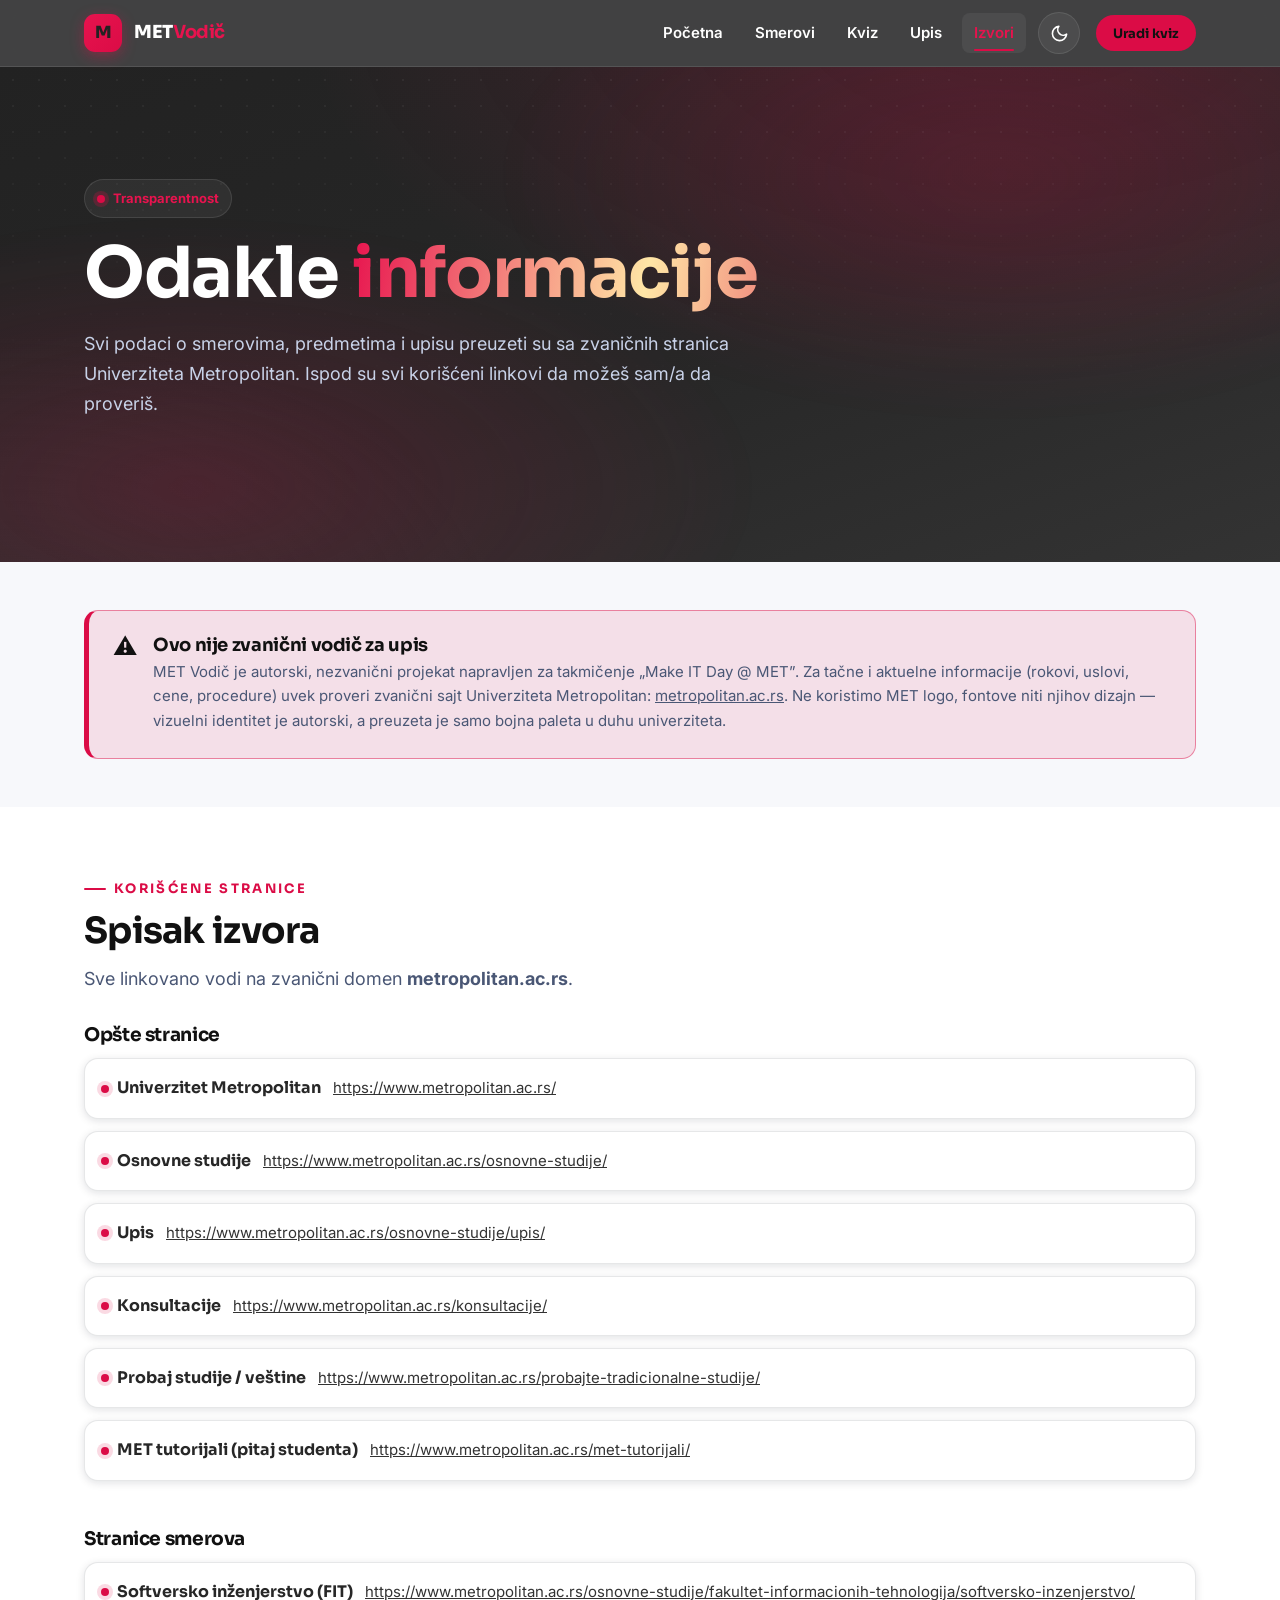
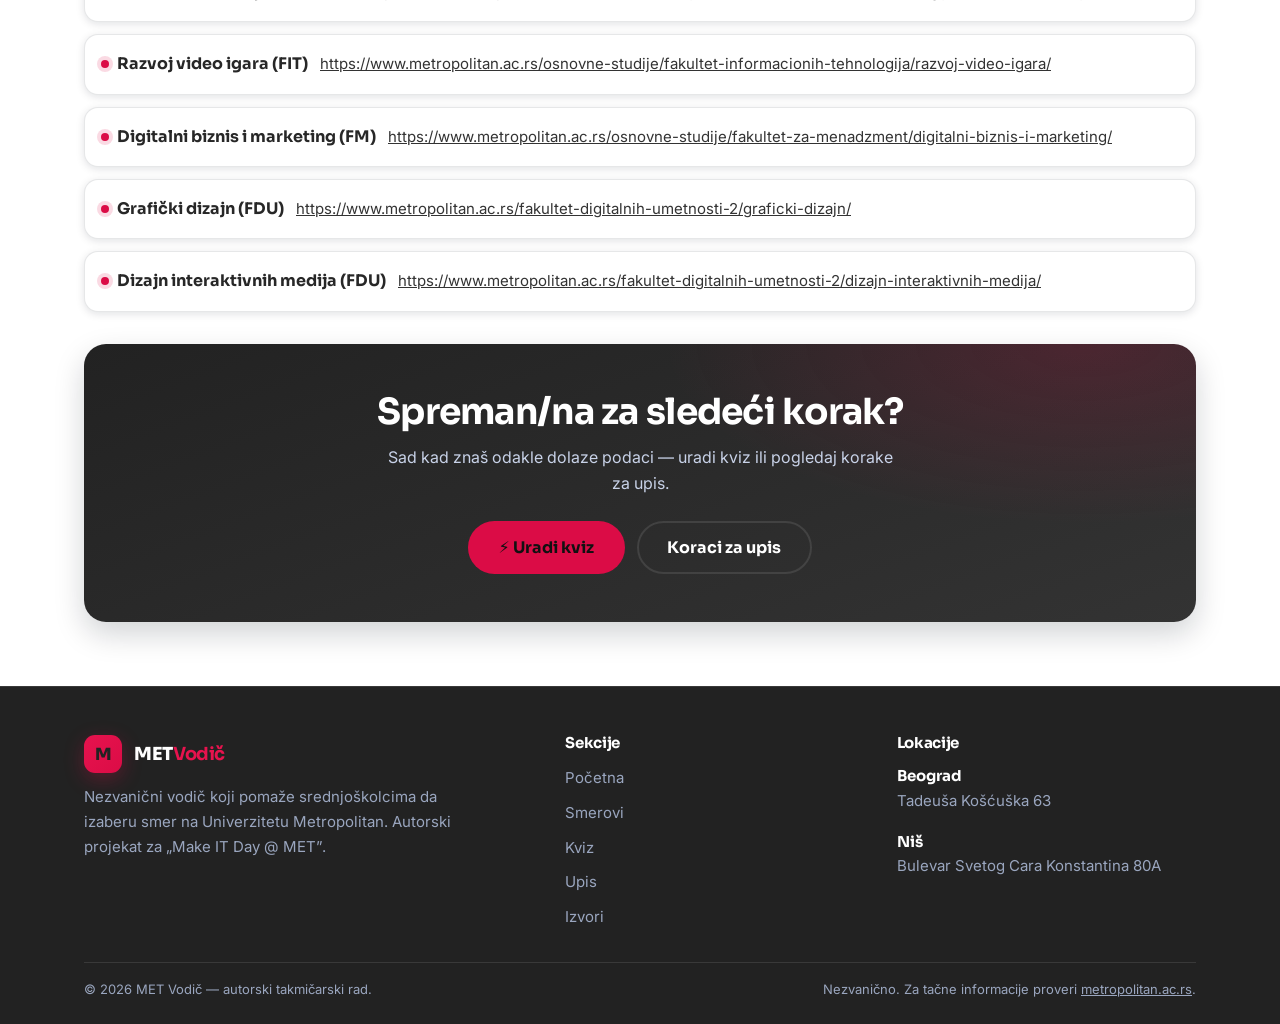
==== commit 10c5b7a1: "SDSDSD" ====
--- a/izvori.html
+++ b/izvori.html
@@ -5,7 +5,7 @@
   <meta name="viewport" content="width=device-width, initial-scale=1.0" />
   <title>Izvori — MET Vodič</title>
   <meta name="description" content="Spisak korišćenih izvora i zvaničnih stranica Univerziteta Metropolitan. Napomena: ovo nije zvanični vodič za upis." />
-  <meta name="theme-color" content="#0E1B36" />
+  <meta name="theme-color" content="#222222" />
 
   <meta property="og:type" content="website" />
   <meta property="og:title" content="Izvori — MET Vodič" />
--- a/css/styles.css
+++ b/css/styles.css
@@ -7,12 +7,12 @@
 /* ---------- 1. Dizajn-tokeni (CSS varijable) ---------- */
 :root {
   /* Paleta */
-  --navy-900: #0E1B36;
-  --navy-800: #16294E;
-  --navy-700: #1F3768;
-  --gold-500: #E1A92E;
-  --gold-400: #F0BC4C;
-  --ink:      #0B1424;
+  --navy-900: #222222;
+  --navy-800: #272727;
+  --navy-700: #333333;
+  --gold-500: #DB0C46;
+  --gold-400: #E7134E;
+  --ink:      #111111;
   --paper:    #F7F8FB;
   --white:    #FFFFFF;
   --muted:    #9AA6BF;
@@ -218,7 +218,7 @@
   position: sticky;
   top: 0;
   z-index: 100;
-  background: rgba(14, 27, 54, 0.85);
+  background: rgba(34, 34, 34, 0.85);
   backdrop-filter: blur(10px);
   -webkit-backdrop-filter: blur(10px);
   border-bottom: 1px solid var(--line-dark);
@@ -252,7 +252,7 @@
   place-items: center;
   font-weight: 900;
   font-size: 1.05rem;
-  box-shadow: 0 4px 14px rgba(225, 169, 46, 0.4);
+  box-shadow: 0 4px 14px rgba(219, 12, 70, 0.4);
 }
 .brand__name b { color: var(--gold-400); }
 
@@ -345,7 +345,7 @@
   position: relative;
   overflow: hidden;
   background:
-    radial-gradient(1200px 600px at 80% -10%, rgba(225,169,46,0.16), transparent 60%),
+    radial-gradient(1200px 600px at 80% -10%, rgba(219,12,70,0.16), transparent 60%),
     linear-gradient(160deg, var(--navy-900) 0%, var(--navy-800) 55%, var(--navy-700) 100%);
   color: var(--white);
   padding-block: clamp(3.5rem, 2rem + 8vw, 7rem);
@@ -377,7 +377,7 @@
 .hero__badge .dot {
   width: 8px; height: 8px; border-radius: 50%;
   background: var(--gold-500);
-  box-shadow: 0 0 0 4px rgba(225,169,46,0.25);
+  box-shadow: 0 0 0 4px rgba(219,12,70,0.25);
 }
 .hero h1 {
   font-size: var(--fs-3xl);
@@ -433,7 +433,7 @@
   flex-direction: column;
   gap: var(--sp-3);
 }
-.card:hover { transform: translateY(-4px); box-shadow: var(--shadow); border-color: rgba(225,169,46,0.5); }
+.card:hover { transform: translateY(-4px); box-shadow: var(--shadow); border-color: rgba(219,12,70,0.5); }
 
 .card__icon {
   width: 52px;
@@ -485,7 +485,7 @@
   flex-direction: column;
   transition: transform var(--t), box-shadow var(--t), border-color var(--t);
 }
-.program-card:hover { transform: translateY(-4px); box-shadow: var(--shadow); border-color: rgba(225,169,46,0.5); }
+.program-card:hover { transform: translateY(-4px); box-shadow: var(--shadow); border-color: rgba(219,12,70,0.5); }
 .program-card__top {
   background: linear-gradient(135deg, var(--navy-800), var(--navy-700));
   color: var(--white);
@@ -567,7 +567,7 @@
   top: 0;
 }
 .compare tbody tr:nth-child(even) { background: var(--paper); }
-.compare tbody tr:hover { background: rgba(225,169,46,0.08); }
+.compare tbody tr:hover { background: rgba(219,12,70,0.08); }
 .compare td:first-child { font-weight: 700; color: var(--navy-800); font-family: var(--font-display); }
 
 /* ---------- 10. Timeline (upis) ---------- */
@@ -615,7 +615,7 @@
 /* ---------- 11. CTA banner ---------- */
 .cta-banner {
   background:
-    radial-gradient(700px 300px at 90% 0%, rgba(225,169,46,0.18), transparent 60%),
+    radial-gradient(700px 300px at 90% 0%, rgba(219,12,70,0.18), transparent 60%),
     linear-gradient(160deg, var(--navy-900), var(--navy-700));
   color: var(--white);
   border-radius: var(--radius-lg);
@@ -631,8 +631,8 @@
   display: flex;
   gap: var(--sp-4);
   align-items: flex-start;
-  background: rgba(225,169,46,0.10);
-  border: 1px solid rgba(225,169,46,0.45);
+  background: rgba(219,12,70,0.10);
+  border: 1px solid rgba(219,12,70,0.45);
   border-left: 5px solid var(--gold-500);
   border-radius: var(--radius);
   padding: var(--sp-5);
@@ -655,7 +655,7 @@
   box-shadow: var(--shadow-sm);
   transition: border-color var(--t), transform var(--t);
 }
-.source-item:hover { border-color: rgba(225,169,46,0.5); transform: translateX(4px); }
+.source-item:hover { border-color: rgba(219,12,70,0.5); transform: translateX(4px); }
 .source-item__label { font-family: var(--font-display); font-weight: 700; color: var(--navy-800); }
 .source-item a { color: var(--navy-700); word-break: break-all; font-size: var(--fs-sm); }
 .source-item a:hover { color: var(--gold-500); }
@@ -665,7 +665,7 @@
    ===================================================================== */
 .quiz {
   background:
-    radial-gradient(900px 500px at 50% -10%, rgba(225,169,46,0.14), transparent 60%),
+    radial-gradient(900px 500px at 50% -10%, rgba(219,12,70,0.14), transparent 60%),
     linear-gradient(160deg, var(--navy-900), var(--navy-800));
   color: var(--white);
   flex: 1;
--- a/css/enhance.css
+++ b/css/enhance.css
@@ -8,7 +8,7 @@
 :root {
   --ease-out: cubic-bezier(0.22, 1, 0.36, 1);
   --ease-spring: cubic-bezier(0.34, 1.56, 0.64, 1);
-  --glow-gold: 0 0 0 1px rgba(225,169,46,0.35), 0 18px 40px -12px rgba(225,169,46,0.45);
+  --glow-gold: 0 0 0 1px rgba(219,12,70,0.35), 0 18px 40px -12px rgba(219,12,70,0.45);
   --surface-2: var(--white);
   --text-soft: #4a5775;
   --text-softer: #34405c;
@@ -30,7 +30,7 @@
    ===================================================================== */
 :root[data-theme="dark"] {
   color-scheme: dark;
-  --paper:  #0B1426;
+  --paper:  #111111;
   --ink:    #EAF0FB;
   --muted:  #8ea0c4;
   --line-light: rgba(255,255,255,0.10);
@@ -46,8 +46,8 @@
 :root[data-theme="dark"] .btn--primary { color: var(--navy-900); }
 
 :root[data-theme="dark"] body { background: var(--paper); color: var(--ink); }
-:root[data-theme="dark"] .section--paper { background: #0B1426; }
-:root[data-theme="dark"] .section--white { background: #0E1830; }
+:root[data-theme="dark"] .section--paper { background: #111111; }
+:root[data-theme="dark"] .section--white { background: #1A1A1A; }
 
 /* Tekstovi koji su u styles.css hard-kodirani na svetlu paletu */
 :root[data-theme="dark"] .card p,
@@ -68,15 +68,15 @@
 :root[data-theme="dark"] .program-card,
 :root[data-theme="dark"] .tl-step__card,
 :root[data-theme="dark"] .source-item,
-:root[data-theme="dark"] .table-wrap { background: #14213f; border-color: var(--line-light); }
+:root[data-theme="dark"] .table-wrap { background: #1F1F1F; border-color: var(--line-light); }
 :root[data-theme="dark"] .tag { background: var(--surface-2); border-color: var(--line-light); color: #d8e2f7; }
 :root[data-theme="dark"] .compare tbody tr:nth-child(even) { background: rgba(255,255,255,0.03); }
 :root[data-theme="dark"] .compare th, :root[data-theme="dark"] .compare td { border-color: var(--line-light); }
 :root[data-theme="dark"] .btn--outline-ink { color: var(--ink); border-color: var(--line-light); }
 :root[data-theme="dark"] .btn--outline-ink:hover { color: var(--gold-400); border-color: var(--gold-400); }
-:root[data-theme="dark"] .swipe-card { background: linear-gradient(165deg, #1d2f54, #14213f); }
+:root[data-theme="dark"] .swipe-card { background: linear-gradient(165deg, #2B2B2B, #1F1F1F); }
 :root[data-theme="dark"] .swipe-card__text { color: #eaf0fb; }
-:root[data-theme="dark"] .result-main { background: linear-gradient(135deg, #1d2f54, #14213f); }
+:root[data-theme="dark"] .result-main { background: linear-gradient(135deg, #2B2B2B, #1F1F1F); }
 :root[data-theme="dark"] .result-main h3 { color: #fff; }
 
 /* =====================================================================
@@ -115,8 +115,8 @@
    ===================================================================== */
 .hero {
   background:
-    radial-gradient(1200px 600px at 80% -10%, rgba(225,169,46,0.18), transparent 60%),
-    radial-gradient(900px 500px at 0% 110%, rgba(31,55,104,0.55), transparent 55%),
+    radial-gradient(1200px 600px at 80% -10%, rgba(219,12,70,0.18), transparent 60%),
+    radial-gradient(900px 500px at 0% 110%, rgba(51,51,51,0.55), transparent 55%),
     linear-gradient(160deg, var(--navy-900) 0%, var(--navy-800) 55%, var(--navy-700) 100%);
 }
 /* Spori "aurora" sjaj */
@@ -126,8 +126,8 @@
   inset: -20%;
   z-index: 0;
   background:
-    radial-gradient(40% 50% at 70% 30%, rgba(225,169,46,0.14), transparent 70%),
-    radial-gradient(45% 55% at 25% 75%, rgba(80,120,220,0.18), transparent 70%);
+    radial-gradient(40% 50% at 70% 30%, rgba(219,12,70,0.14), transparent 70%),
+    radial-gradient(45% 55% at 25% 75%, rgba(231,19,78,0.18), transparent 70%);
   filter: blur(10px);
   animation: heroDrift 18s ease-in-out infinite alternate;
   pointer-events: none;
@@ -166,8 +166,8 @@
 /* Badge dot — nežan puls */
 .hero__badge .dot { animation: dotPulse 2.4s ease-in-out infinite; }
 @keyframes dotPulse {
-  0%, 100% { box-shadow: 0 0 0 4px rgba(225,169,46,0.25); }
-  50%      { box-shadow: 0 0 0 7px rgba(225,169,46,0.08); }
+  0%, 100% { box-shadow: 0 0 0 4px rgba(219,12,70,0.25); }
+  50%      { box-shadow: 0 0 0 7px rgba(219,12,70,0.08); }
 }
 
 /* Hero meta brojevi — naglašeni */
@@ -207,7 +207,7 @@
   position: absolute; inset: 0;
   border-radius: inherit;
   padding: 1px;
-  background: linear-gradient(160deg, rgba(225,169,46,0.0), rgba(225,169,46,0.0));
+  background: linear-gradient(160deg, rgba(219,12,70,0.0), rgba(219,12,70,0.0));
   -webkit-mask: linear-gradient(#000 0 0) content-box, linear-gradient(#000 0 0);
   -webkit-mask-composite: xor; mask-composite: exclude;
   opacity: 0; transition: opacity var(--t), background var(--t);
@@ -215,13 +215,13 @@
 }
 .card:hover::before {
   opacity: 1;
-  background: linear-gradient(160deg, rgba(225,169,46,0.6), rgba(225,169,46,0.05) 60%);
+  background: linear-gradient(160deg, rgba(219,12,70,0.6), rgba(219,12,70,0.05) 60%);
 }
 .card:hover { box-shadow: 0 20px 44px -16px rgba(8,15,30,0.4); }
 .card__icon { transition: transform var(--t-spring, 0.4s) var(--ease-spring), box-shadow var(--t); }
 .card:hover .card__icon {
   transform: translateY(-2px) rotate(-4deg) scale(1.06);
-  box-shadow: 0 10px 24px -8px rgba(225,169,46,0.5);
+  box-shadow: 0 10px 24px -8px rgba(219,12,70,0.5);
 }
 
 /* Numerisana kartica — veliki duh-broj */
@@ -235,7 +235,7 @@
   content: "";
   position: absolute; right: -10px; top: -18px;
   width: 90px; height: 90px;
-  background: radial-gradient(circle, rgba(225,169,46,0.14), transparent 70%);
+  background: radial-gradient(circle, rgba(219,12,70,0.14), transparent 70%);
   pointer-events: none;
 }
 
@@ -244,7 +244,7 @@
 .program-card__top::after {
   content: "";
   position: absolute; inset: 0;
-  background: radial-gradient(120% 80% at 100% 0%, rgba(225,169,46,0.22), transparent 55%);
+  background: radial-gradient(120% 80% at 100% 0%, rgba(219,12,70,0.22), transparent 55%);
   pointer-events: none;
 }
 .program-card:hover .program-card__tag { transform: translateY(-1px); }
@@ -285,13 +285,13 @@
 .swipe-card__emoji {
   display: inline-grid; place-items: center;
   width: 84px; height: 84px; border-radius: 22px;
-  background: linear-gradient(150deg, rgba(225,169,46,0.16), rgba(31,55,104,0.10));
+  background: linear-gradient(150deg, rgba(219,12,70,0.16), rgba(51,51,51,0.10));
   font-size: 2.6rem;
 }
 .swipe-card__stamp { backdrop-filter: blur(1px); }
 
 /* Dugmad špila — bolji glow */
-.swipe-btn--yes:hover { box-shadow: 0 12px 28px -8px rgba(225,169,46,0.6); }
+.swipe-btn--yes:hover { box-shadow: 0 12px 28px -8px rgba(219,12,70,0.6); }
 .swipe-btn--no:hover  { box-shadow: 0 12px 28px -8px rgba(234,84,85,0.5); }
 
 /* === Match barovi (novi prikaz rezultata) === */
@@ -324,7 +324,7 @@
 }
 .match-row--top .match-fill {
   background: linear-gradient(90deg, var(--gold-500), var(--gold-400));
-  box-shadow: 0 0 14px rgba(225,169,46,0.5);
+  box-shadow: 0 0 14px rgba(219,12,70,0.5);
 }
 .match-row--top .match-row__name::after {
   content: "Najbolje poklapanje";
@@ -348,7 +348,7 @@
 }
 :root[data-theme="dark"] .match-ring {
   background:
-    radial-gradient(closest-side, #1d2f54 75%, transparent 76% 100%),
+    radial-gradient(closest-side, #2B2B2B 75%, transparent 76% 100%),
     conic-gradient(var(--gold-500) calc(var(--val) * 1%), rgba(255,255,255,0.12) 0);
 }
 .match-ring__inner { text-align: center; }
@@ -382,8 +382,8 @@
 /* =====================================================================
    9. TIMELINE — animirana linija + pulsni broj
    ===================================================================== */
-.tl-step__num { box-shadow: 0 0 0 6px rgba(225,169,46,0.10); transition: box-shadow var(--t), transform var(--t); }
-.tl-step:hover .tl-step__num { transform: scale(1.06); box-shadow: 0 0 0 9px rgba(225,169,46,0.16); }
+.tl-step__num { box-shadow: 0 0 0 6px rgba(219,12,70,0.10); transition: box-shadow var(--t), transform var(--t); }
+.tl-step:hover .tl-step__num { transform: scale(1.06); box-shadow: 0 0 0 9px rgba(219,12,70,0.16); }
 .tl-step__card { position: relative; transition: transform var(--t), box-shadow var(--t); }
 .tl-step:hover .tl-step__card { transform: translateX(4px); box-shadow: var(--shadow); }
 
@@ -395,7 +395,7 @@
   content: ""; position: absolute; left: var(--sp-4); top: 50%;
   width: 8px; height: 8px; transform: translateY(-50%);
   border-radius: 50%; background: var(--gold-500);
-  box-shadow: 0 0 0 4px rgba(225,169,46,0.15);
+  box-shadow: 0 0 0 4px rgba(219,12,70,0.15);
 }
 
 /* =====================================================================
@@ -405,13 +405,13 @@
   position: fixed; top: 0; left: 0; height: 3px; width: 0%;
   background: linear-gradient(90deg, var(--gold-500), var(--gold-400));
   z-index: 300; transition: width 0.1s linear;
-  box-shadow: 0 0 10px rgba(225,169,46,0.6);
+  box-shadow: 0 0 10px rgba(219,12,70,0.6);
 }
 
 /* =====================================================================
    12. Footer brand mark — nežan glow
    ===================================================================== */
-.footer-brand .brand__mark { box-shadow: 0 6px 20px rgba(225,169,46,0.30); }
+.footer-brand .brand__mark { box-shadow: 0 6px 20px rgba(219,12,70,0.30); }
 .site-footer a { transition: color var(--t); }
 
 /* =====================================================================
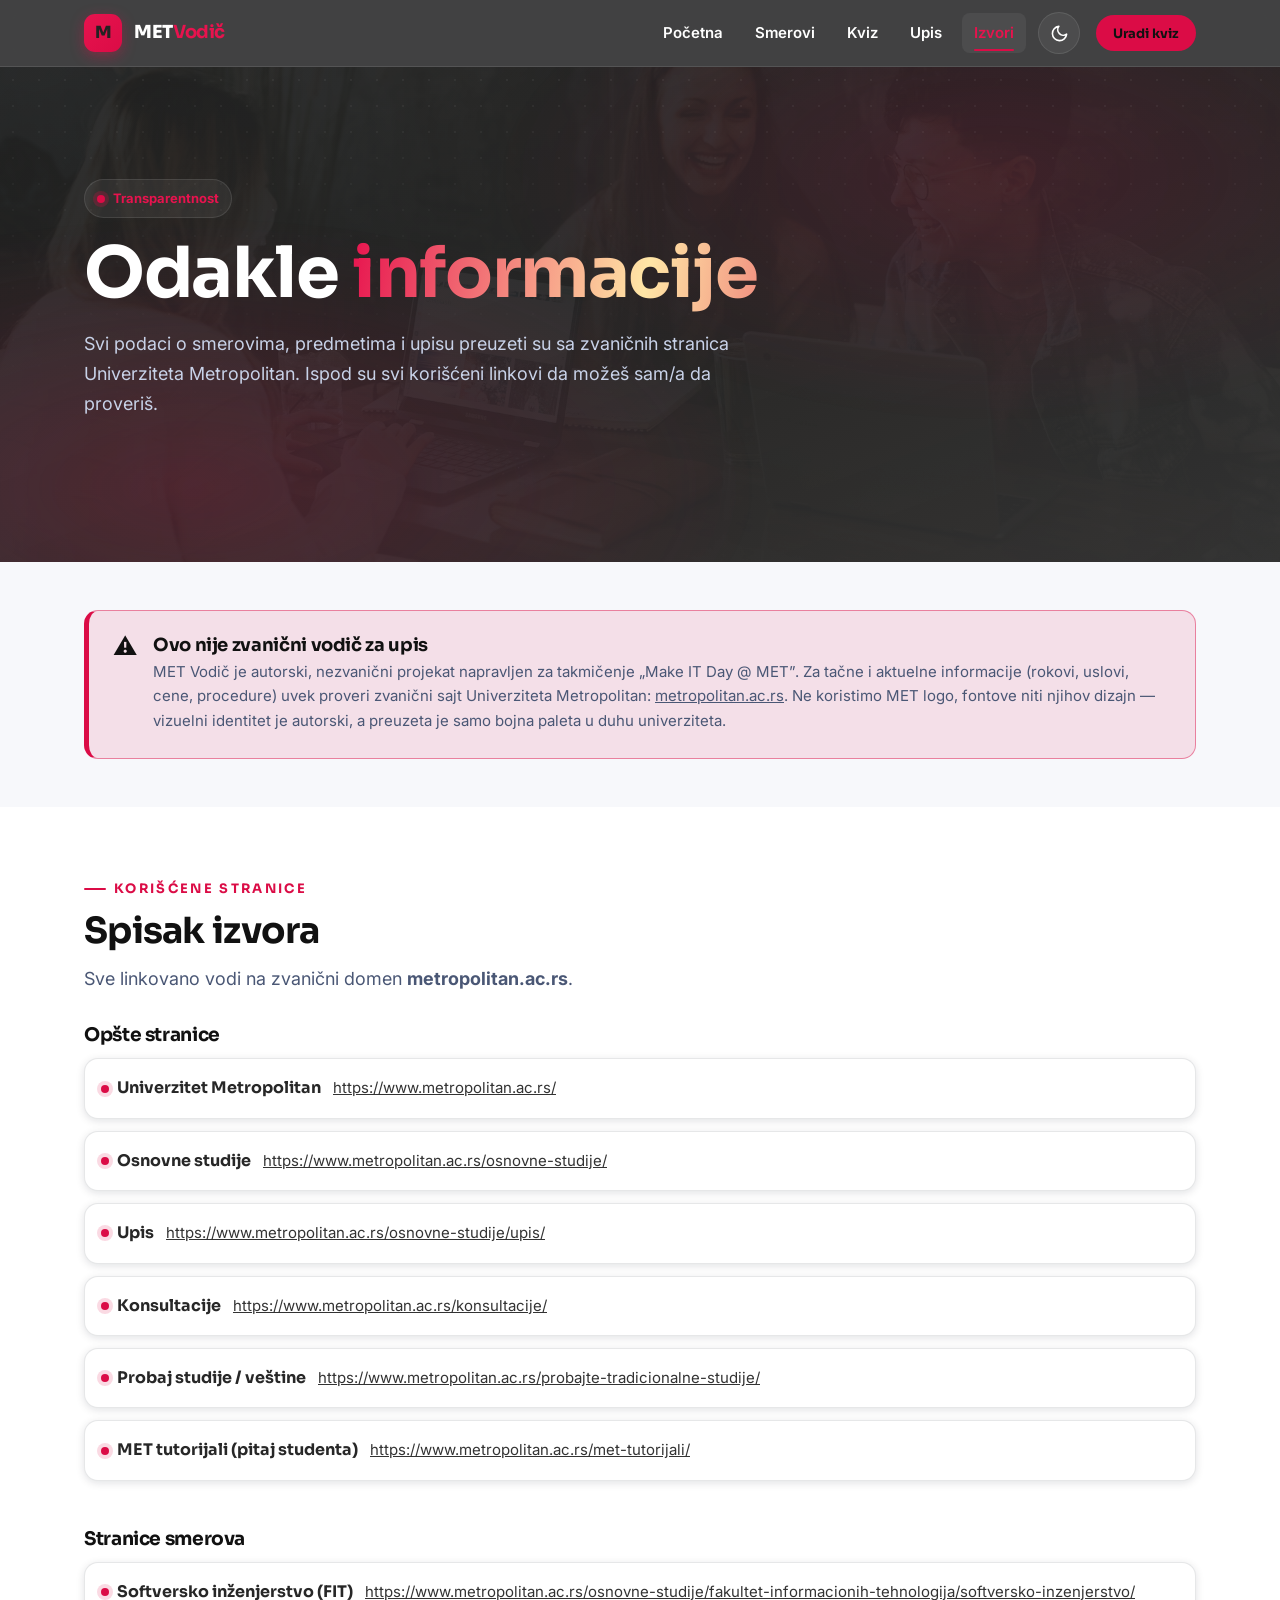
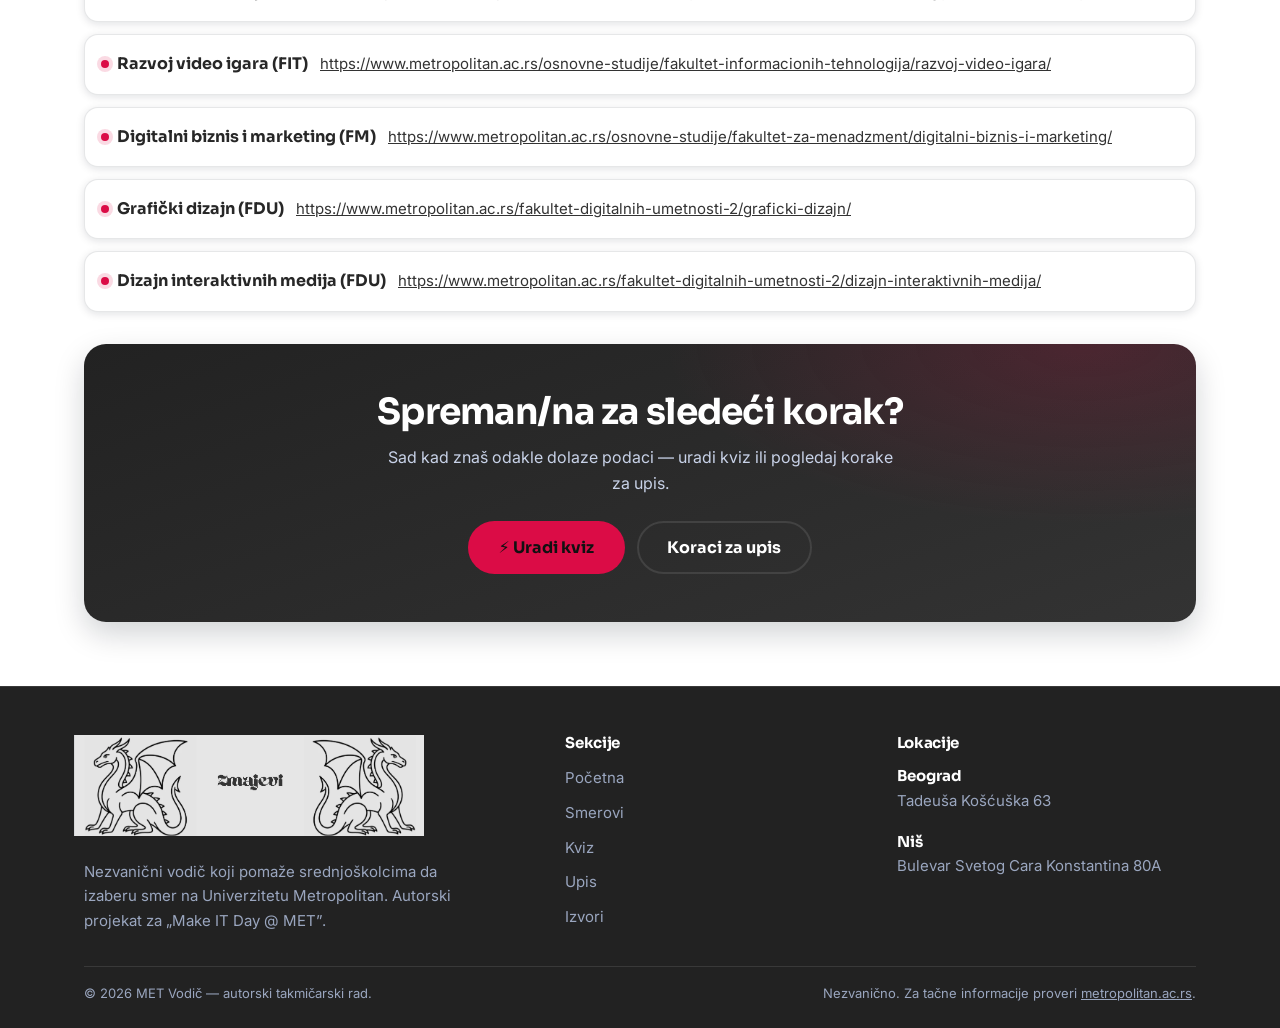
==== commit 2b2d59a7: "njw4rgje" ====
--- a/izvori.html
+++ b/izvori.html
@@ -148,9 +148,8 @@
     <div class="container">
       <div class="footer-grid">
         <div class="footer-brand">
-          <a class="brand" href="index.html" aria-label="MET Vodič — početna">
-            <span class="brand__mark" aria-hidden="true">M</span>
-            <span class="brand__name">MET<b>Vodič</b></span>
+          <a href="index.html" aria-label="Početna">
+            <img src="img/zmajevi.png" alt="Zmajevi" class="brand__zmajevi-footer">
           </a>
           <p>Nezvanični vodič koji pomaže srednjoškolcima da izaberu smer na Univerzitetu Metropolitan. Autorski projekat za „Make IT Day @ MET”.</p>
         </div>
--- a/css/styles.css
+++ b/css/styles.css
@@ -969,3 +969,58 @@
 /* Fade-in on load (lagano) */
 .reveal { opacity: 0; transform: translateY(16px); transition: opacity 0.6s ease, transform 0.6s ease; }
 .reveal.is-visible { opacity: 1; transform: none; }
+
+/* =====================================================================
+   DODATAK ZA SLIKE
+   ===================================================================== */
+
+/* Dodajemo sliku u pozadinu Hero sekcije */
+.hero {
+  background: 
+    linear-gradient(160deg, rgba(34, 34, 34, 0.92) 0%, rgba(39, 39, 39, 0.95) 55%, rgba(51, 51, 51, 0.98) 100%),
+    url('../img/hero-bg.jpg') center/cover no-repeat !important;
+}
+
+/* Stilovi za slike na karticama smerova */
+.program-card__top {
+  position: relative;
+  background-size: cover;
+  background-position: center;
+  padding: var(--sp-6) var(--sp-5) var(--sp-4);
+  min-height: 200px;
+  display: flex;
+  flex-direction: column;
+  justify-content: flex-end;
+  z-index: 1;
+}
+
+/* Zatamnjenje preko slike da bi se video tekst */
+.program-card__overlay {
+  position: absolute;
+  inset: 0;
+  background: linear-gradient(to bottom, rgba(34,34,34,0.1), rgba(34,34,34,0.95));
+  z-index: -1;
+}
+
+.program-card__content {
+  position: relative;
+  z-index: 2;
+}
+
+/* Stil za logo ako želiš da ga ubaciš */
+.brand__logo-img {
+  height: 40px;
+  width: auto;
+}
+
+/* =====================================================================
+   ZMAJEVI LOGO (Samo za futer)
+   ===================================================================== */
+.brand__zmajevi-footer {
+  width: 100%; /* Da popuni levu kolonu */
+  max-width: 350px; /* Sprečava da slika bude previše ogromna */
+  height: auto;
+  display: block;
+  margin-bottom: var(--sp-3);
+  margin-left: -10px; /* Blago pomereno levo da bi se lepo poravnalo sa tekstom ispod */
+}
